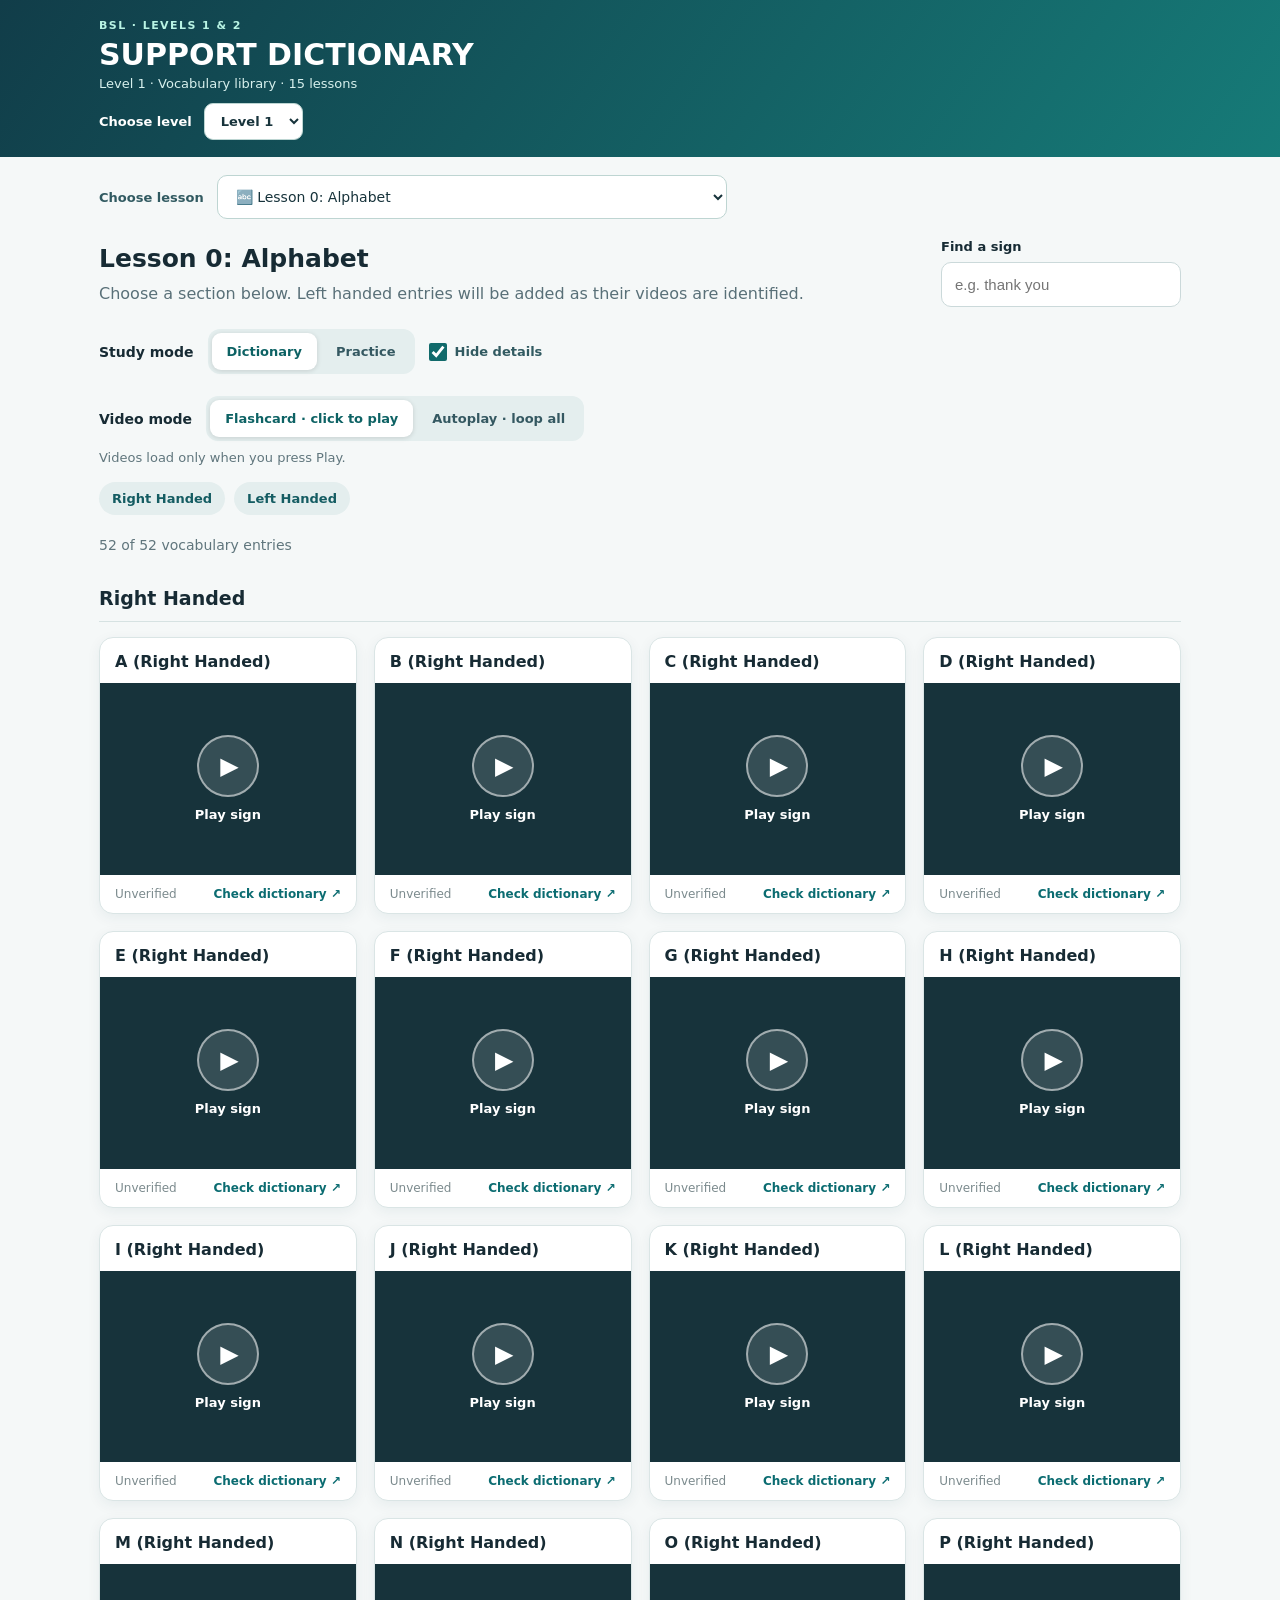
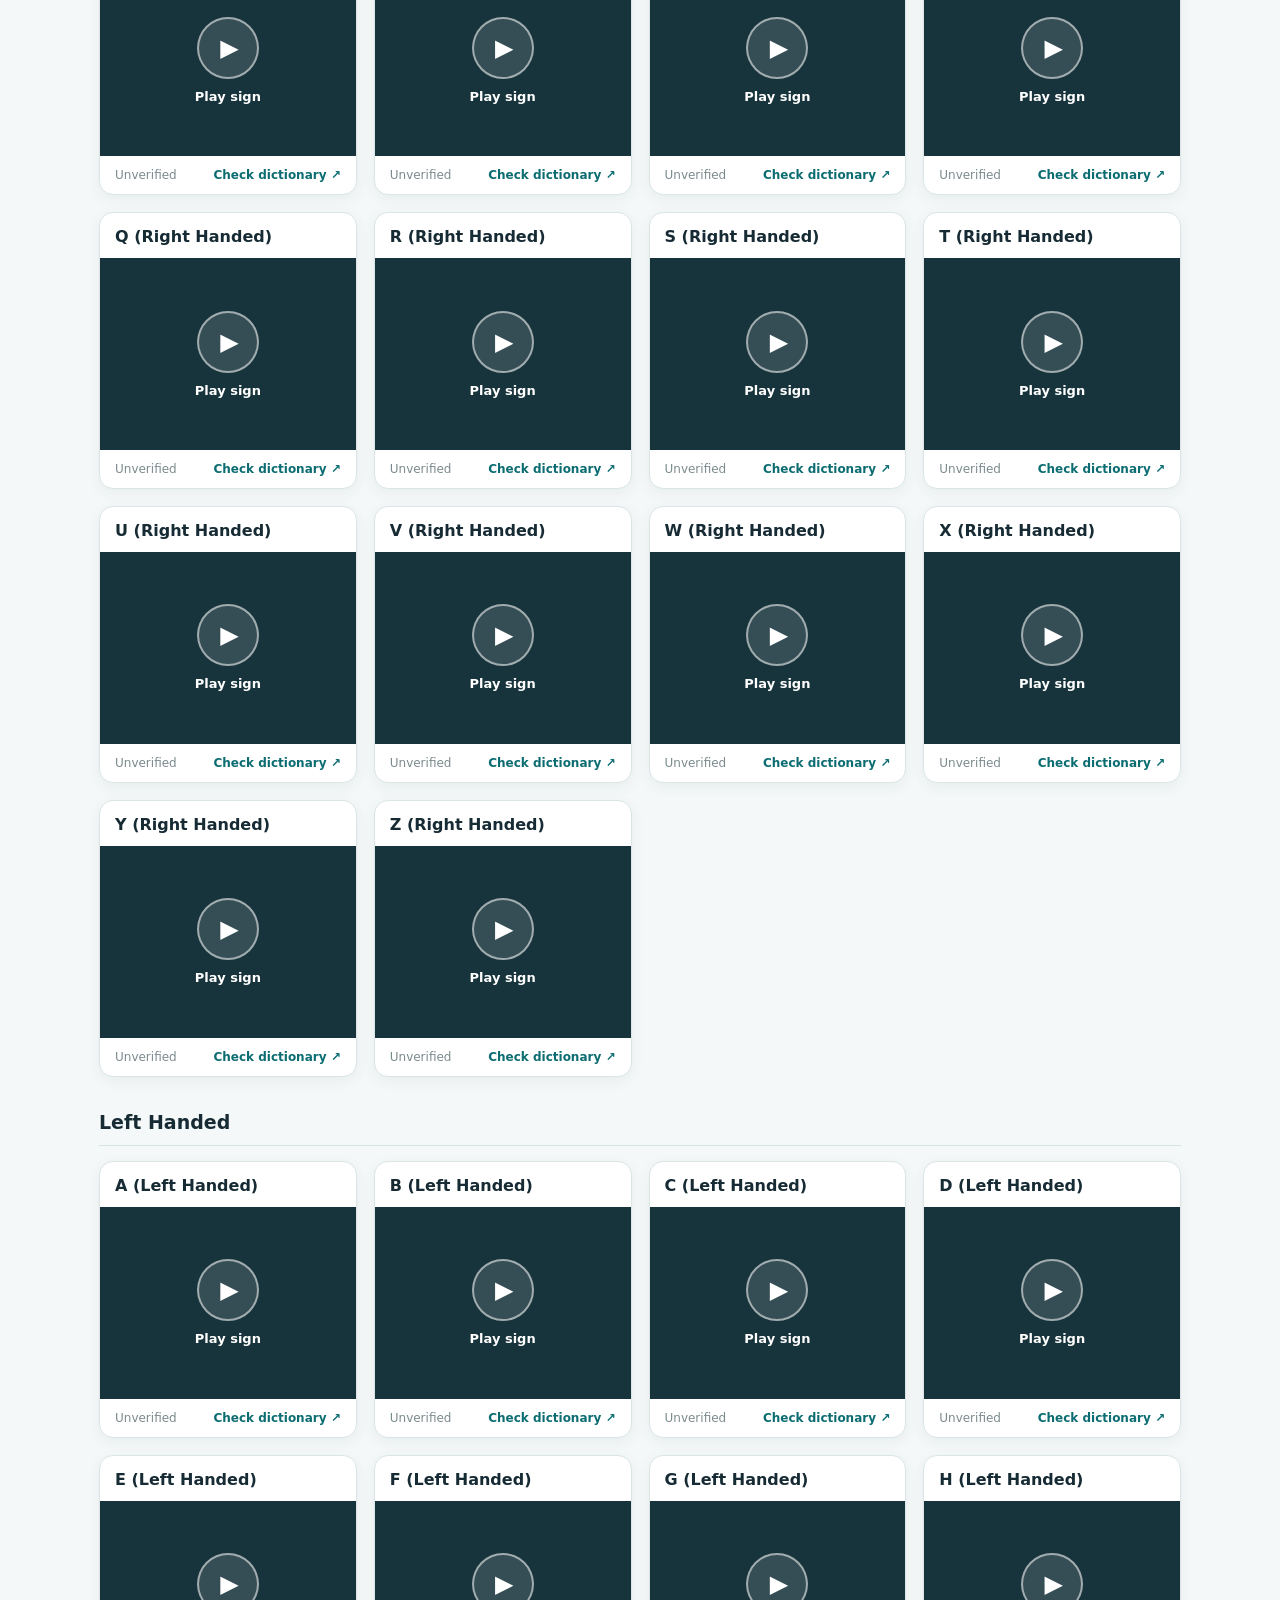
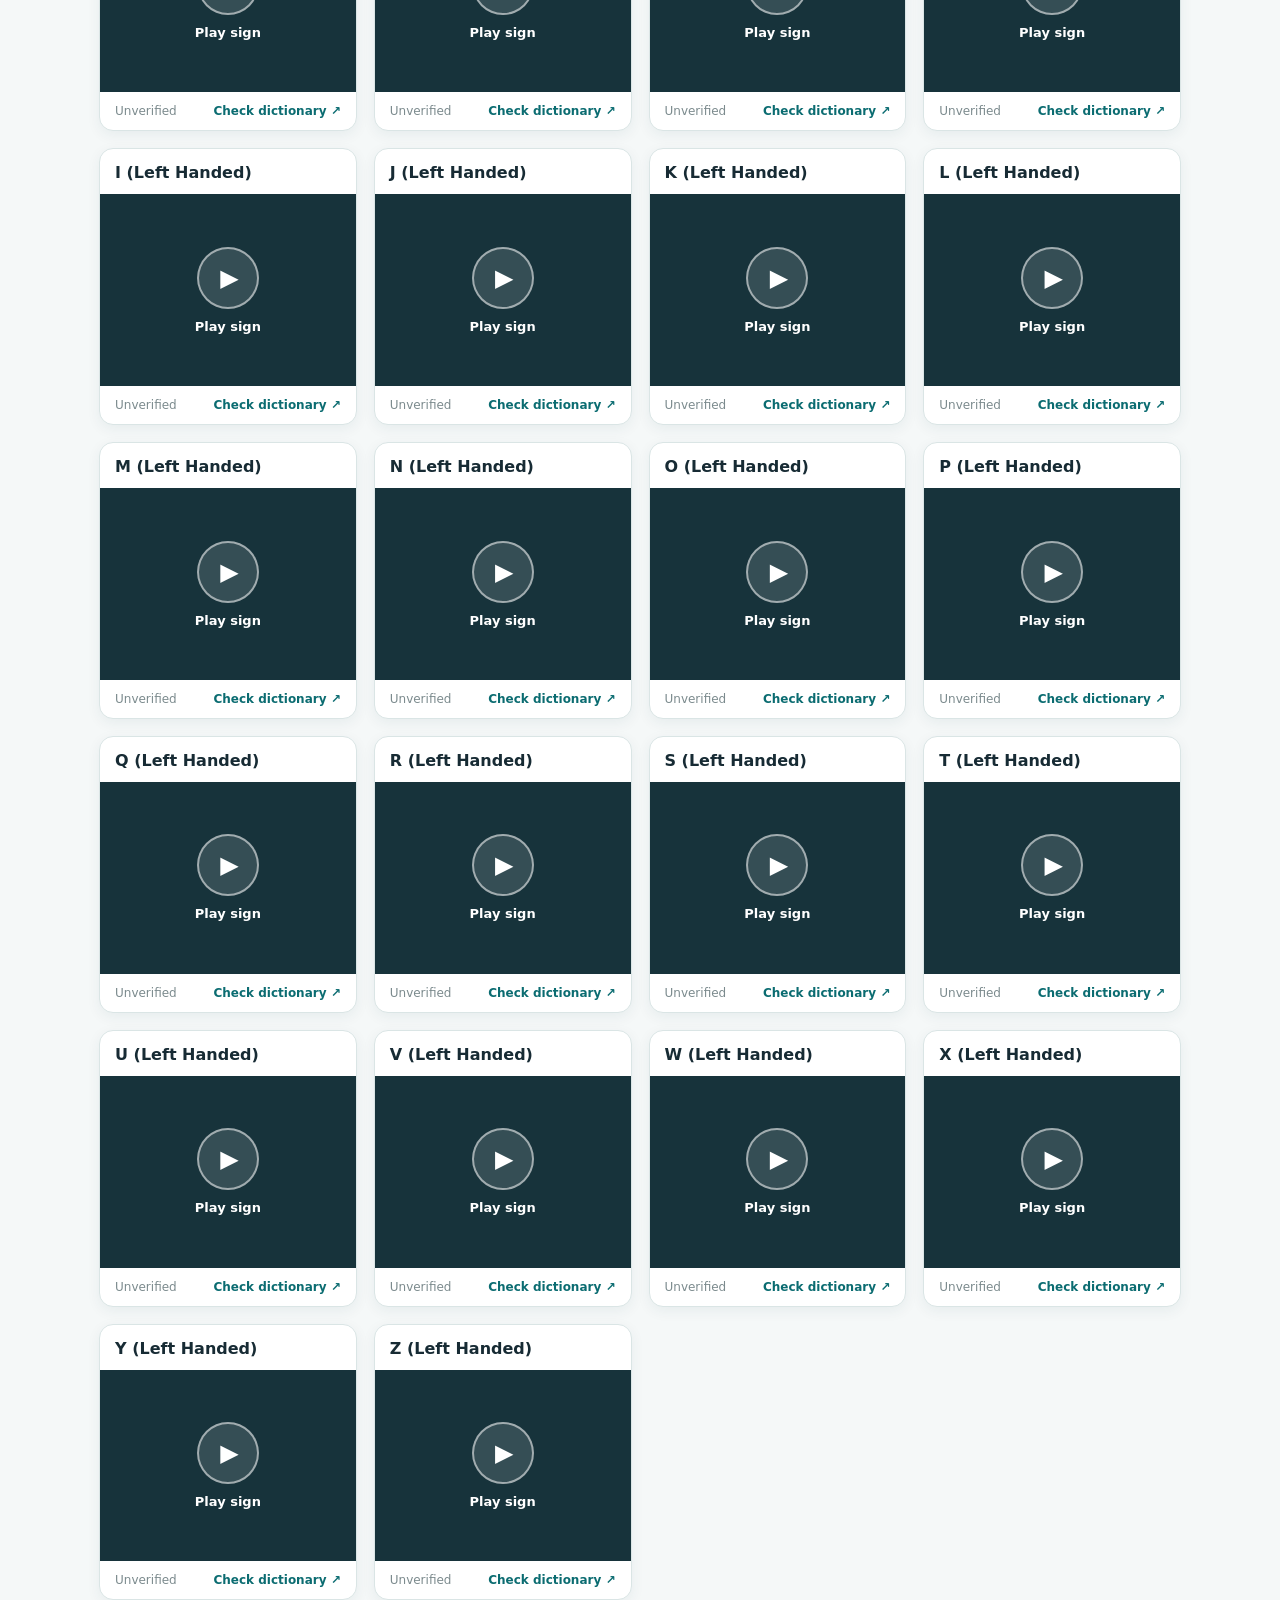
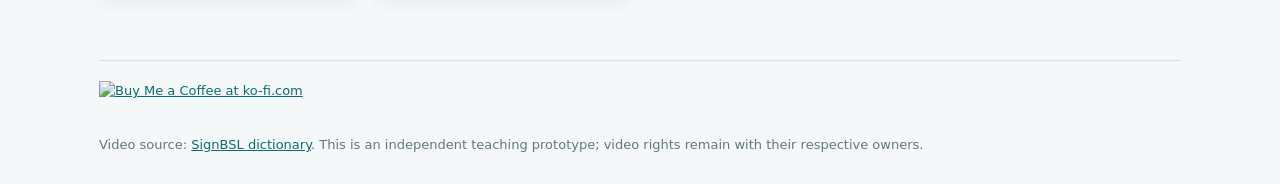
==== index.html @ 9cd1ba74 "Add alphabet and expanded number entries" ====
<!doctype html>
<html lang="en"><head><meta charset="utf-8"><meta name="viewport" content="width=device-width,initial-scale=1"><meta name="robots" content="noindex,nofollow"><title>BSL Support Dictionary</title><link rel="stylesheet" href="style.css?v=report-problem-2"></head><body>
<header><div class="wrap"><div class="eyebrow">BSL · LEVELS 1 &amp; 2</div><h1>SUPPORT DICTIONARY</h1><p id="level-summary">Level 1 · 15 lessons</p><div class="level-picker"><label for="level-nav">Choose level</label><select id="level-nav"><option value="1">Level 1</option><option value="2">Level 2</option></select></div></div></header>
<main class="wrap"><div class="lesson-picker"><label for="lesson-nav">Choose lesson</label><select id="lesson-nav"></select></div><section class="intro"><div><h2 id="lesson-title">Lesson 0: Alphabet</h2><p id="lesson-description"></p></div><label class="search">Find a sign<input id="search" type="search" placeholder="e.g. thank you" autocomplete="off"></label></section>
<div class="mode-bar" role="group" aria-label="Study mode"><span class="mode-label">Study mode</span><div class="mode-switch"><button type="button" id="study-dictionary" class="mode-button active" aria-pressed="true">Dictionary</button><button type="button" id="study-practice" class="mode-button" aria-pressed="false">Practice</button></div><label class="check-control"><input type="checkbox" id="hide-details" checked>Hide details</label></div>
<div id="dictionary-controls"><div class="mode-bar" role="group" aria-label="Video playback mode"><span class="mode-label">Video mode</span><div class="mode-switch"><button type="button" id="mode-flashcard" class="mode-button active" aria-pressed="true">Flashcard · click to play</button><button type="button" id="mode-autoplay" class="mode-button" aria-pressed="false">Autoplay · loop all</button></div></div><p id="mode-help" class="mode-help">Videos load only when you press Play.</p></div>
<div id="practice-controls" hidden><div class="practice-settings"><label class="check-control"><input type="checkbox" id="random-order" checked>Random order</label><label class="check-control"><input type="checkbox" id="hide-english" checked>Hide English</label></div><p class="mode-help">Watch the sign, reveal the answer, then choose Not Yet, Almost or Got it to move to the next card. Videos play automatically, muted and looping. See your rating breakdown at the end.</p><p id="practice-progress" class="mode-help" role="status"></p></div>
<nav id="category-nav" class="category-nav" aria-label="Vocabulary categories"></nav><p id="stats" class="stats" aria-live="polite"></p><section id="other-matches" class="other-matches" aria-label="Matches in other lessons and topics" aria-live="polite" hidden></section><div id="content"></div>
<p id="practice-position" class="practice-position" role="status" hidden></p>
<section id="practice-score" class="practice-score" aria-live="polite" hidden></section>
<footer><div class="support-link"><a href="https://ko-fi.com/S6S24KS6O" target="_blank" rel="noopener noreferrer"><img height="36" style="border:0;height:36px;" src="https://storage.ko-fi.com/cdn/kofi6.png?v=6" alt="Buy Me a Coffee at ko-fi.com"></a></div>Video source: <a href="https://www.signbsl.com/" target="_blank" rel="noopener noreferrer">SignBSL dictionary</a>. This is an independent teaching prototype; video rights remain with their respective owners.</footer></main><script src="data/data.js?v=number-order-3"></script><script src="script.js?v=alphabet-lesson-3"></script></body></html>
---- style.css ----
:root{font-family:Inter,system-ui,-apple-system,Segoe UI,sans-serif;color:#172b34;background:#f5f8f8}*{box-sizing:border-box}body{margin:0}header{background:linear-gradient(125deg,#113d49,#167b78);color:white;padding:52px 0 46px}.wrap{max-width:1130px;margin:auto;padding:0 24px}.eyebrow{font-size:12px;letter-spacing:.18em;font-weight:800;color:#b9f4e4}h1{font-size:clamp(32px,5vw,54px);line-height:1.1;max-width:700px;margin:16px 0}header p{font-size:18px;color:#d7f0ed}.notice{background:#fff6e4;border:1px solid #ead7a8;border-radius:12px;padding:15px 18px;margin:25px 0;color:#695223;font-size:14px}.intro{display:flex;align-items:end;justify-content:space-between;gap:20px;margin:30px 0 12px}h2{margin:0 0 8px;font-size:25px}.intro p{color:#597078;margin:0;line-height:1.6}.search{display:grid;gap:8px;font-size:13px;font-weight:700;min-width:240px}input{padding:13px;border:1px solid #cbd9da;border-radius:10px;font-size:15px;background:white}.stats{color:#60767d;font-size:14px;margin:18px 0 28px}.group{margin:34px 0}.group h3{font-size:19px;margin:0 0 15px;border-bottom:1px solid #d6e2e2;padding-bottom:12px}.grid{display:grid;grid-template-columns:repeat(auto-fill,minmax(235px,1fr));gap:17px}.tile{background:white;border:1px solid #dae5e5;border-radius:14px;overflow:hidden;box-shadow:0 4px 14px #153f4810}.tile h4{font-size:16px;margin:15px 15px 11px}.player{aspect-ratio:4/3;background:#17333b;display:flex;align-items:center;justify-content:center}.player video{width:100%;height:100%;object-fit:contain}.tile .bottom{display:flex;align-items:center;justify-content:space-between;gap:8px;padding:12px 15px;font-size:12px}.bottom a{color:#0b6c71;text-decoration:none;font-weight:700}.bottom span{color:#7b8a8d}.empty{padding:40px;text-align:center;background:white;border-radius:14px}footer{margin:60px 0 28px;padding-top:20px;border-top:1px solid #d6e2e2;font-size:13px;color:#62777d;line-height:1.6}footer a{color:#096c70}@media(max-width:640px){header{padding:35px 0}.intro{display:block}.search{margin-top:20px}.grid{grid-template-columns:repeat(auto-fill,minmax(160px,1fr));gap:12px}.tile h4{font-size:14px}.wrap{padding:0 16px}}

.tile small{display:block;color:#64748b;margin:-5px 0 10px;font-size:0.75rem}

.mode-bar{display:flex;align-items:center;gap:14px;flex-wrap:wrap;margin:22px 0 4px}.mode-label{font-weight:750;font-size:14px}.mode-switch{display:flex;gap:4px;background:#e4eeee;border-radius:12px;padding:4px}.mode-button{border:0;border-radius:9px;padding:11px 15px;background:transparent;color:#345861;font:inherit;font-size:13px;font-weight:700;cursor:pointer}.mode-button.active{background:#fff;color:#0d6264;box-shadow:0 1px 5px #0002}.mode-button:focus-visible,.flashcard-launch:focus-visible{outline:3px solid #e7a831;outline-offset:3px}.mode-help{color:#60767d;font-size:13px;margin:9px 0 0}.flashcard-launch{width:100%;height:100%;background:#17333b;color:#fff;border:0;display:flex;flex-direction:column;align-items:center;justify-content:center;gap:10px;font:inherit;font-size:13px;font-weight:700;cursor:pointer}.flashcard-launch:hover{background:#245563}.play-icon{font-size:24px;background:#ffffff22;border:2px solid #ffffff88;width:62px;height:62px;display:grid;place-items:center;border-radius:50%;padding-left:3px}@media(max-width:640px){.mode-switch{width:100%}.mode-button{flex:1;padding:10px 8px;font-size:12px}}

/* Inline title and page reference, both inset from tile border */
.tile-heading{display:flex;align-items:baseline;justify-content:space-between;gap:8px;padding:14px 15px 12px;flex-wrap:wrap}
.tile-heading h4{margin:0;font-size:16px;min-width:0}
.tile-heading small{display:inline;margin:0;font-size:11px;color:#64748b;white-space:nowrap}
.category-nav{display:flex;gap:9px;flex-wrap:wrap;margin:17px 0 22px}
.category-nav a{display:inline-flex;align-items:center;padding:9px 13px;border-radius:999px;background:#e4eeee;color:#145c62;font-size:13px;font-weight:700;text-decoration:none}
.category-nav a:hover,.category-nav a:focus-visible{background:#c8e4e1;outline-offset:2px}
.group{scroll-margin-top:18px}
@media(max-width:640px){.tile-heading{padding:12px 12px 10px}.tile-heading h4{font-size:14px}.tile-heading small{font-size:10px}}

/* Alternative video carousel */
.video-carousel{display:flex;align-items:center;justify-content:space-between;gap:8px;padding:7px 12px;background:#eaf3f2;border-top:1px solid #d6e2e2}
.carousel-arrow{width:36px;height:34px;flex:0 0 36px;border:1px solid #bcd5d2;background:white;border-radius:9px;color:#11676c;font-size:26px;line-height:1;cursor:pointer}
.carousel-arrow:hover{background:#d5eae7}.carousel-arrow:focus-visible{outline:3px solid #e7a831;outline-offset:2px}
.carousel-counter{font-size:11px;color:#345861;text-align:center;overflow-wrap:anywhere}

.lesson-nav{display:flex;gap:8px;overflow-x:auto;padding:15px 0 18px;scrollbar-width:thin}.lesson-nav button{white-space:nowrap;border:1px solid #bed5d2;background:white;border-radius:10px;padding:11px 13px;font:inherit;font-size:13px;color:#315a61;cursor:pointer}.lesson-nav button.active{background:#116a6b;color:white;border-color:#116a6b}.lesson-nav button:focus-visible{outline:3px solid #e7a831;outline-offset:2px}.video-error{padding:15px;text-align:center;color:white;font-size:13px}.group{scroll-margin-top:15px}

/* Compact masthead and lesson selector */
header{padding:19px 0 17px}
header .eyebrow{font-size:11px;letter-spacing:.13em}
header h1{font-size:clamp(21px,3vw,30px);margin:5px 0 3px;line-height:1.2}
header p{font-size:13px;margin:0;color:#d7f0ed}
.lesson-nav{display:none}
.lesson-picker{display:flex;align-items:center;gap:13px;margin:18px 0 12px}
.lesson-picker label{font-size:13px;font-weight:750;color:#315a61;white-space:nowrap}
.lesson-picker select{width:min(100%,510px);padding:12px 36px 12px 14px;border:1px solid #bed5d2;border-radius:10px;background:white;color:#17333b;font:inherit;font-size:14px;cursor:pointer}
.lesson-picker select:focus-visible{outline:3px solid #e7a831;outline-offset:2px}
#lesson-description:empty{display:none}
@media(max-width:640px){header{padding:16px 0 15px}.lesson-picker{align-items:stretch;flex-direction:column;gap:6px}.lesson-picker select{width:100%}}

/* Shared Dictionary / Practice controls. */
[hidden],.tile-heading small[hidden],.bottom a[hidden]{display:none!important}
.tile .bottom a:not([hidden]){margin-left:auto}
.signbsldata-embed{margin:0}
.player .signbsl-player{width:100%;height:100%;display:flex;align-items:center;justify-content:center}
.player .signbsl-player iframe{width:100%;height:100%;border:0}
.level-picker{display:flex;align-items:center;gap:12px;margin-top:12px;font-size:13px;font-weight:700}
.level-picker select{max-width:100%;min-width:0;padding:9px 12px;border:1px solid #bcd5d2;border-radius:9px;background:#fff;color:#17333b;font:inherit}
.check-control{display:inline-flex;align-items:center;gap:8px;font-size:13px;font-weight:600;color:#315a61;cursor:pointer}
.check-control input{width:18px;height:18px;margin:0;accent-color:#116a6b;flex-shrink:0}
.practice-settings{display:flex;gap:24px;flex-wrap:wrap;margin:20px 0 10px}
.practice-stage{max-width:480px;margin:0 auto}
.practice-navigation{max-width:480px;margin:18px auto;display:flex;align-items:center;justify-content:space-between;gap:12px}
.practice-navigation button,.answer-button{border:1px solid #bcd5d2;border-radius:9px;background:#fff;color:#11676c;font:inherit;font-size:14px;font-weight:700;padding:12px;cursor:pointer}
.practice-navigation button:disabled{opacity:.45;cursor:default}
#practice-position{font-size:13px;text-align:center;color:#345861}
.answer-button{display:block;width:calc(100% - 30px);margin:14px 15px 2px;background:#e4eeee}
.category-nav button{border:0;display:inline-flex;align-items:center;padding:9px 13px;border-radius:999px;background:#e4eeee;color:#145c62;font:inherit;font-size:13px;font-weight:700;cursor:pointer}
.category-nav button.active{background:#116a6b;color:white}
button:focus-visible,select:focus-visible,input:focus-visible,a:focus-visible{outline:3px solid #e7a831;outline-offset:3px}
.intro>div{min-width:0}.intro{margin-top:20px}.lesson-picker select{min-width:0}
@media(max-width:640px){.level-picker{align-items:flex-start;flex-direction:column;gap:6px}.level-picker select{width:100%}.mode-bar>.check-control{width:100%}.practice-navigation{gap:6px}.practice-navigation button{padding:12px 9px}.tile .bottom{flex-wrap:wrap}.search{min-width:0}.lesson-picker select{font-size:13px}}
.revealed-answer{font-size:clamp(23px,4vw,32px);font-weight:800;text-align:center;color:#0b6265;margin:18px 15px 10px;overflow-wrap:anywhere}
.confidence{border:0;margin:16px 15px;padding:0}.confidence legend{font-size:14px;font-weight:700;margin-bottom:10px}
.confidence-choices{display:flex;gap:7px}.confidence-button{flex:1;border:1px solid #bed5d2;border-radius:9px;padding:12px 6px;background:white;color:#145c62;font:inherit;font-size:13px;font-weight:700;cursor:pointer}
.confidence-button.active{background:#116a6b;color:white;border-color:#116a6b}
.practice-score{max-width:480px;margin:24px auto;padding:20px;border:1px solid #bed5d2;border-radius:14px;background:#e4eeee;text-align:center}.practice-score h3{margin:0 0 12px}.practice-score p{font-size:14px;line-height:1.6}.practice-score .answer-button{margin:12px 0 0;width:100%;background:white}
.other-matches{background:#e4eeee;border:1px solid #bed5d2;border-radius:12px;padding:16px;margin:18px 0}.other-matches p{margin:0 0 12px}.search-destination{display:block;border:1px solid #bed5d2;border-radius:9px;background:white;color:#145c62;padding:10px 14px;margin:8px 0 0;font:inherit;font-size:14px;text-align:left;cursor:pointer;max-width:100%;overflow-wrap:anywhere}
.tile-heading small{white-space:normal;overflow-wrap:anywhere}
.bottom .report-problem{border:0;background:transparent;padding:0;color:#7b8a8d;font:inherit;font-size:12px;text-align:left;cursor:pointer}.bottom .report-problem:hover{text-decoration:underline;color:#0b6c71}.bottom .report-problem:disabled{opacity:.6;cursor:wait}
.report-modal{position:fixed;inset:0;z-index:1000;display:flex;align-items:center;justify-content:center;padding:18px;background:#102c35b8}.report-modal[hidden]{display:none}.report-modal-panel{width:min(100%,500px);padding:22px;border-radius:14px;background:white;box-shadow:0 14px 48px #0005}.report-modal-panel h2{margin:0 0 10px}.report-modal-panel>p{margin:0 0 16px;color:#52656b;line-height:1.5}.report-modal-label{display:block;font-weight:700;font-size:14px}.report-modal-label textarea{display:block;width:100%;min-height:120px;margin-top:7px;padding:12px;border:1px solid #9aabad;border-radius:9px;font:inherit;resize:vertical}.report-modal-error{min-height:1.4em;margin:8px 0;color:#a22;font-size:13px}.report-modal-error.success{color:#176b36}.report-modal-actions{display:flex;justify-content:flex-end;gap:8px}.report-modal-actions button{border:0;border-radius:8px;padding:10px 14px;background:#163f4c;color:white;font:inherit;cursor:pointer}.report-modal-actions button:first-child{background:#e4eeee;color:#163f4c}.report-modal-actions button:disabled{opacity:.6;cursor:wait}

.support-link{margin-bottom:18px}.support-link a{display:inline-flex;max-width:100%}.support-link img{display:block;height:36px;width:auto;max-width:100%;object-fit:contain}

.practice-position{text-align:center;max-width:480px;margin:18px auto;color:#345861;font-size:13px}.score-breakdown{display:grid;grid-template-columns:repeat(3,minmax(0,1fr));gap:10px;margin:20px 0}.score-result{background:white;border-radius:10px;padding:16px 8px}.score-result dt{font-size:14px;font-weight:700}.score-result dd{margin:8px 0 0}.score-percentage{font-size:28px;font-weight:800;color:#0b6265}.score-count{font-size:12px;color:#60767d}.practice-score h3{overflow-wrap:anywhere}@media(max-width:380px){.score-breakdown{gap:6px}.score-result{padding:14px 4px}.score-result dt{font-size:12px}.score-percentage{font-size:24px}.score-count{font-size:10px}}
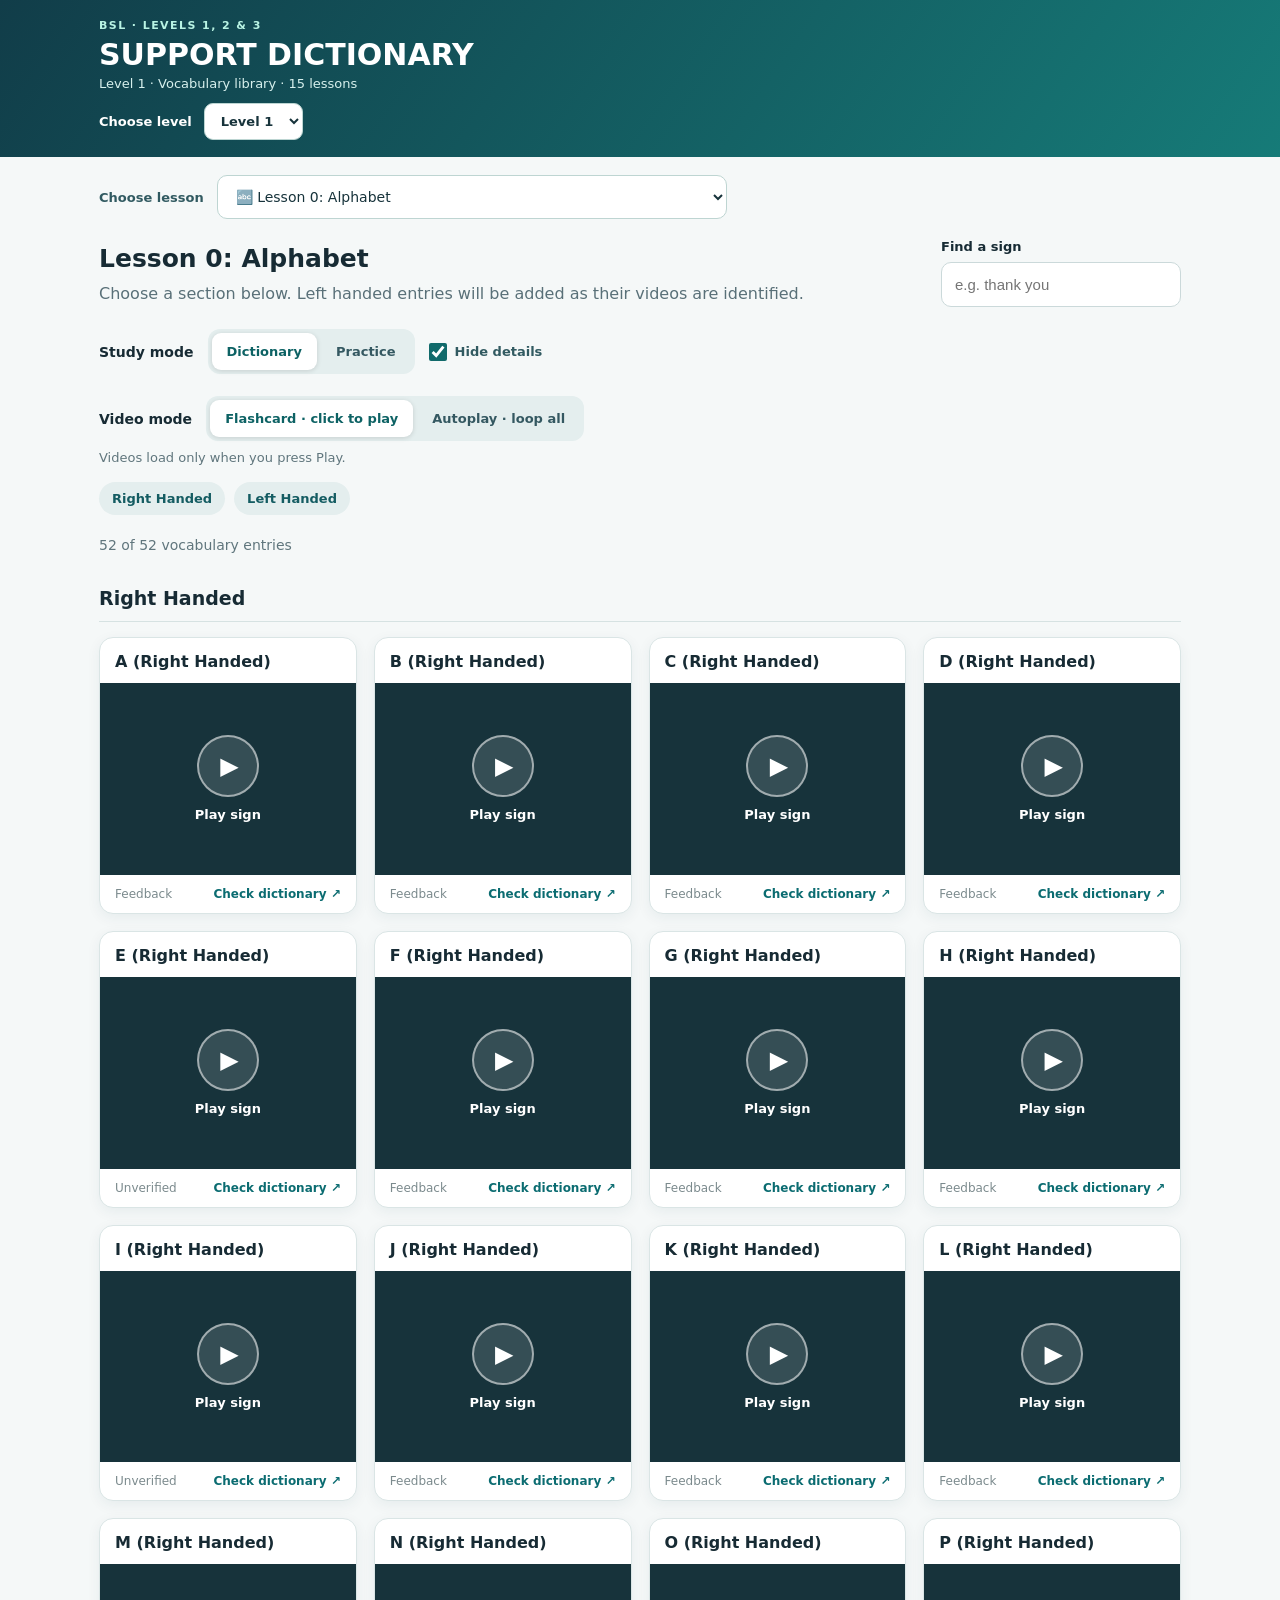
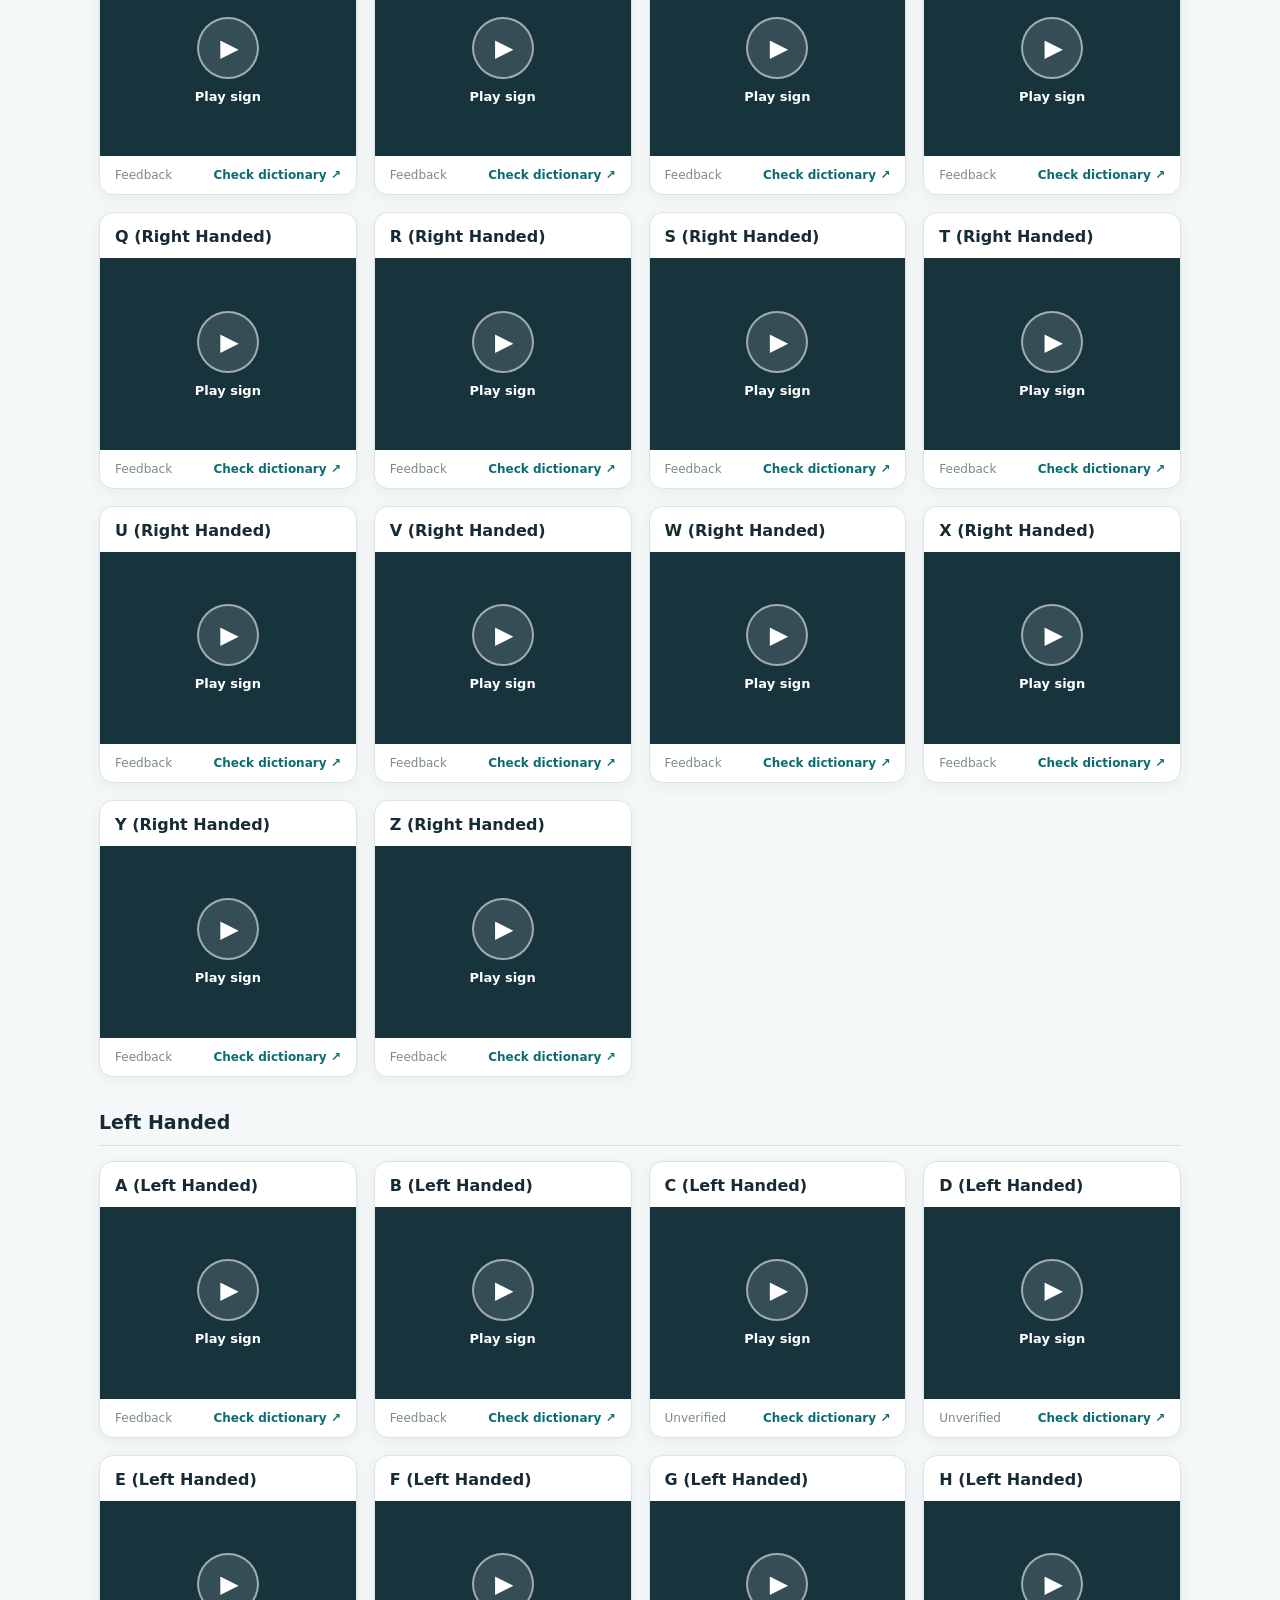
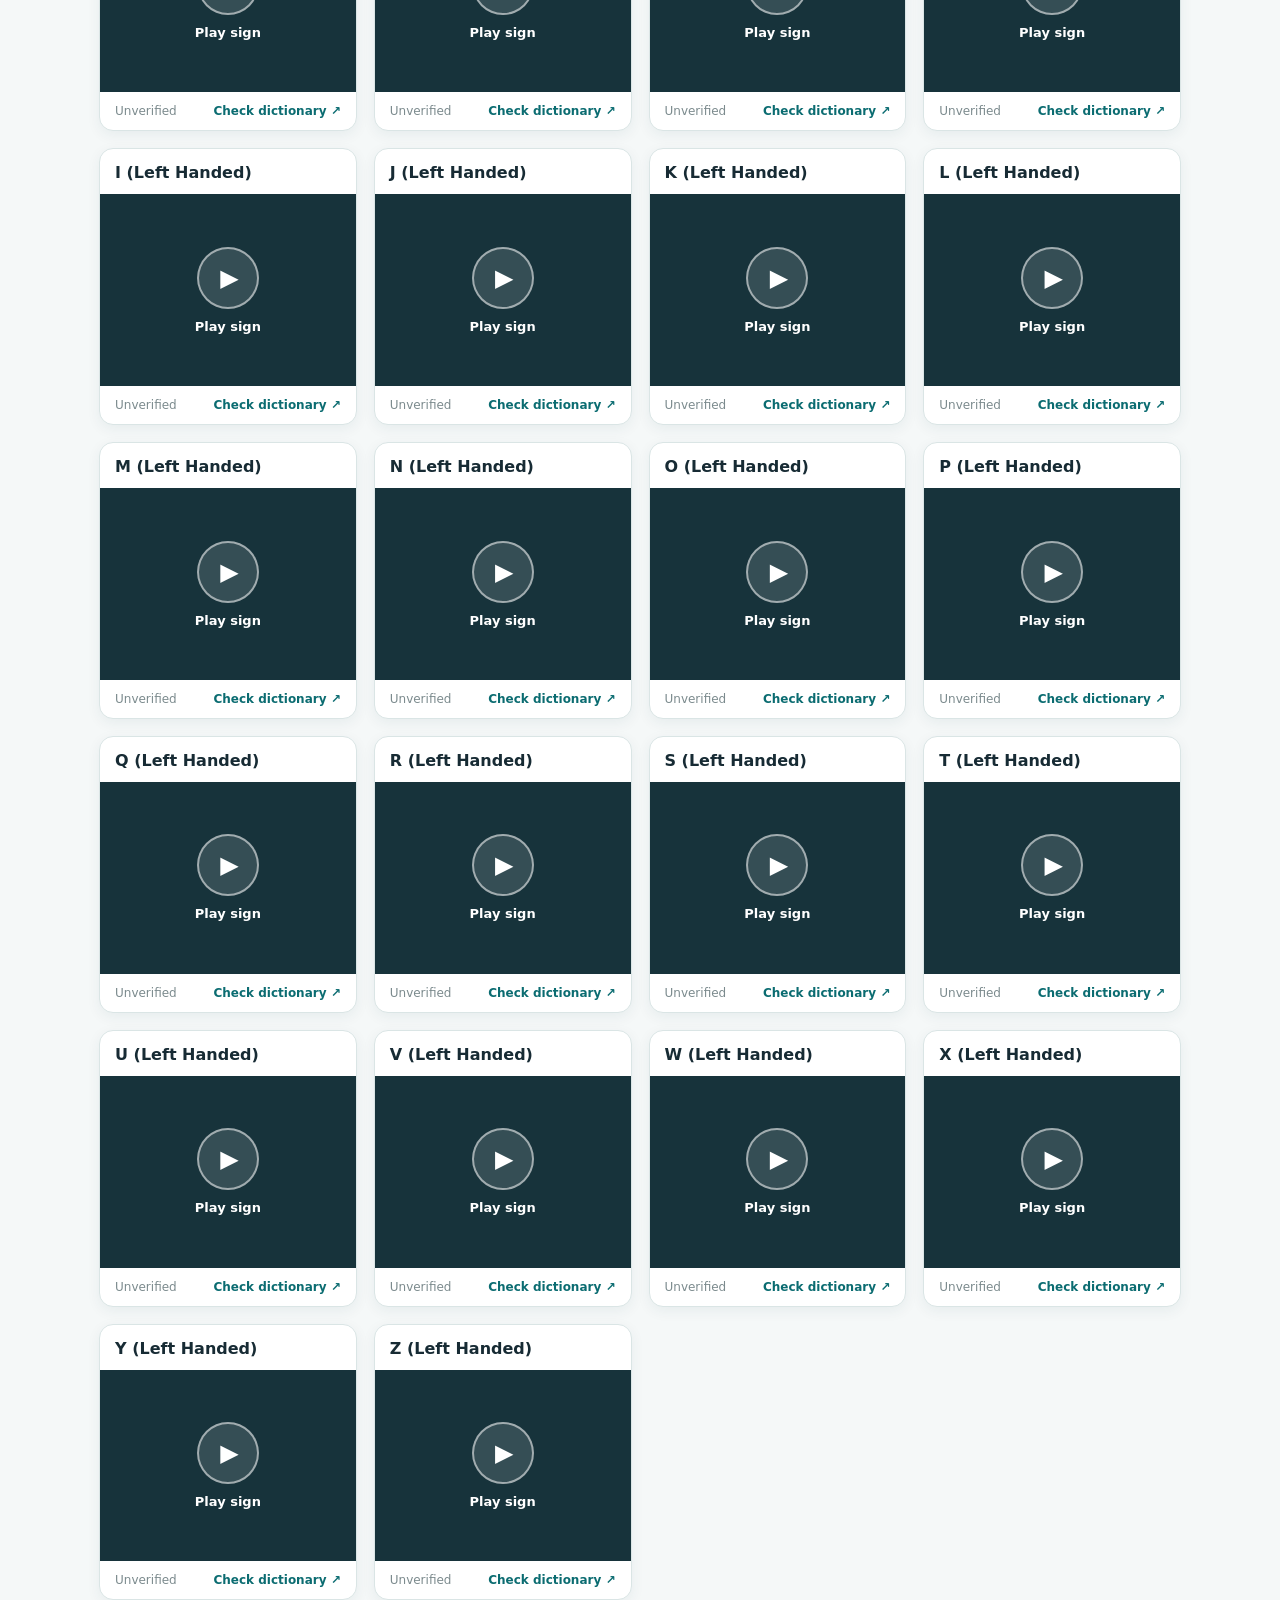
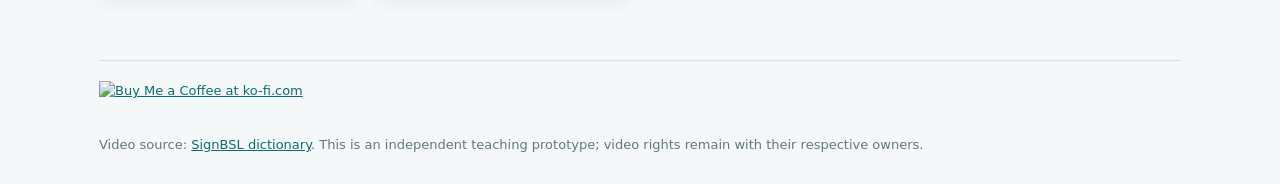
==== commit e104d011: "Add consolidated Level 3 lessons and verifier updates" ====
--- a/index.html
+++ b/index.html
@@ -1,6 +1,6 @@
 <!doctype html>
 <html lang="en"><head><meta charset="utf-8"><meta name="viewport" content="width=device-width,initial-scale=1"><meta name="robots" content="noindex,nofollow"><title>BSL Support Dictionary</title><link rel="stylesheet" href="style.css?v=report-problem-2"></head><body>
-<header><div class="wrap"><div class="eyebrow">BSL · LEVELS 1 &amp; 2</div><h1>SUPPORT DICTIONARY</h1><p id="level-summary">Level 1 · 15 lessons</p><div class="level-picker"><label for="level-nav">Choose level</label><select id="level-nav"><option value="1">Level 1</option><option value="2">Level 2</option></select></div></div></header>
+<header><div class="wrap"><div class="eyebrow">BSL · LEVELS 1, 2 &amp; 3</div><h1>SUPPORT DICTIONARY</h1><p id="level-summary">Level 1 · 15 lessons</p><div class="level-picker"><label for="level-nav">Choose level</label><select id="level-nav"><option value="1">Level 1</option><option value="2">Level 2</option><option value="3">Level 3</option></select></div></div></header>
 <main class="wrap"><div class="lesson-picker"><label for="lesson-nav">Choose lesson</label><select id="lesson-nav"></select></div><section class="intro"><div><h2 id="lesson-title">Lesson 0: Alphabet</h2><p id="lesson-description"></p></div><label class="search">Find a sign<input id="search" type="search" placeholder="e.g. thank you" autocomplete="off"></label></section>
 <div class="mode-bar" role="group" aria-label="Study mode"><span class="mode-label">Study mode</span><div class="mode-switch"><button type="button" id="study-dictionary" class="mode-button active" aria-pressed="true">Dictionary</button><button type="button" id="study-practice" class="mode-button" aria-pressed="false">Practice</button></div><label class="check-control"><input type="checkbox" id="hide-details" checked>Hide details</label></div>
 <div id="dictionary-controls"><div class="mode-bar" role="group" aria-label="Video playback mode"><span class="mode-label">Video mode</span><div class="mode-switch"><button type="button" id="mode-flashcard" class="mode-button active" aria-pressed="true">Flashcard · click to play</button><button type="button" id="mode-autoplay" class="mode-button" aria-pressed="false">Autoplay · loop all</button></div></div><p id="mode-help" class="mode-help">Videos load only when you press Play.</p></div>
@@ -8,4 +8,4 @@
 <nav id="category-nav" class="category-nav" aria-label="Vocabulary categories"></nav><p id="stats" class="stats" aria-live="polite"></p><section id="other-matches" class="other-matches" aria-label="Matches in other lessons and topics" aria-live="polite" hidden></section><div id="content"></div>
 <p id="practice-position" class="practice-position" role="status" hidden></p>
 <section id="practice-score" class="practice-score" aria-live="polite" hidden></section>
-<footer><div class="support-link"><a href="https://ko-fi.com/S6S24KS6O" target="_blank" rel="noopener noreferrer"><img height="36" style="border:0;height:36px;" src="https://storage.ko-fi.com/cdn/kofi6.png?v=6" alt="Buy Me a Coffee at ko-fi.com"></a></div>Video source: <a href="https://www.signbsl.com/" target="_blank" rel="noopener noreferrer">SignBSL dictionary</a>. This is an independent teaching prototype; video rights remain with their respective owners.</footer></main><script src="data/data.js?v=number-order-3"></script><script src="script.js?v=alphabet-lesson-3"></script></body></html>
+<footer><div class="support-link"><a href="https://ko-fi.com/S6S24KS6O" target="_blank" rel="noopener noreferrer"><img height="36" style="border:0;height:36px;" src="https://storage.ko-fi.com/cdn/kofi6.png?v=6" alt="Buy Me a Coffee at ko-fi.com"></a></div>Video source: <a href="https://www.signbsl.com/" target="_blank" rel="noopener noreferrer">SignBSL dictionary</a>. This is an independent teaching prototype; video rights remain with their respective owners.</footer></main><script src="data/data.js?v=number-order-3"></script><script src="script.js?v=feedback-label-1"></script></body></html>
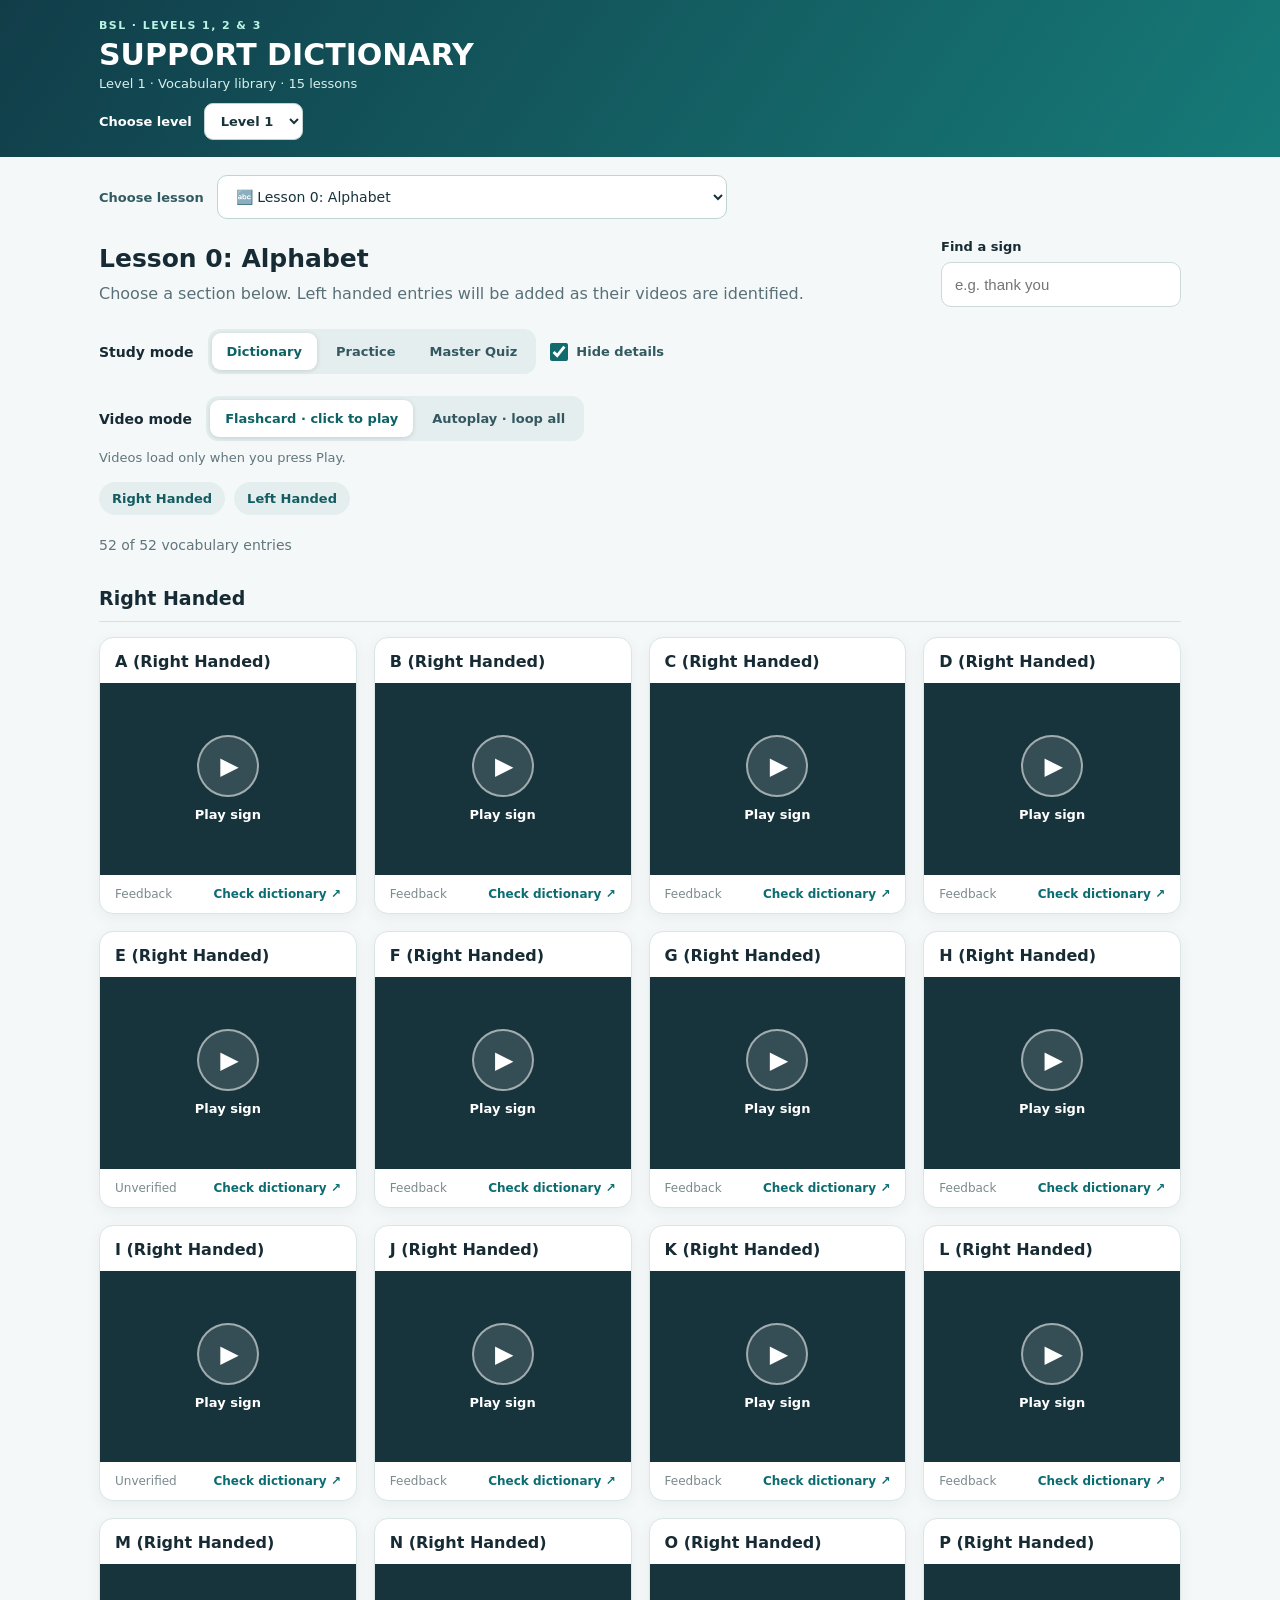
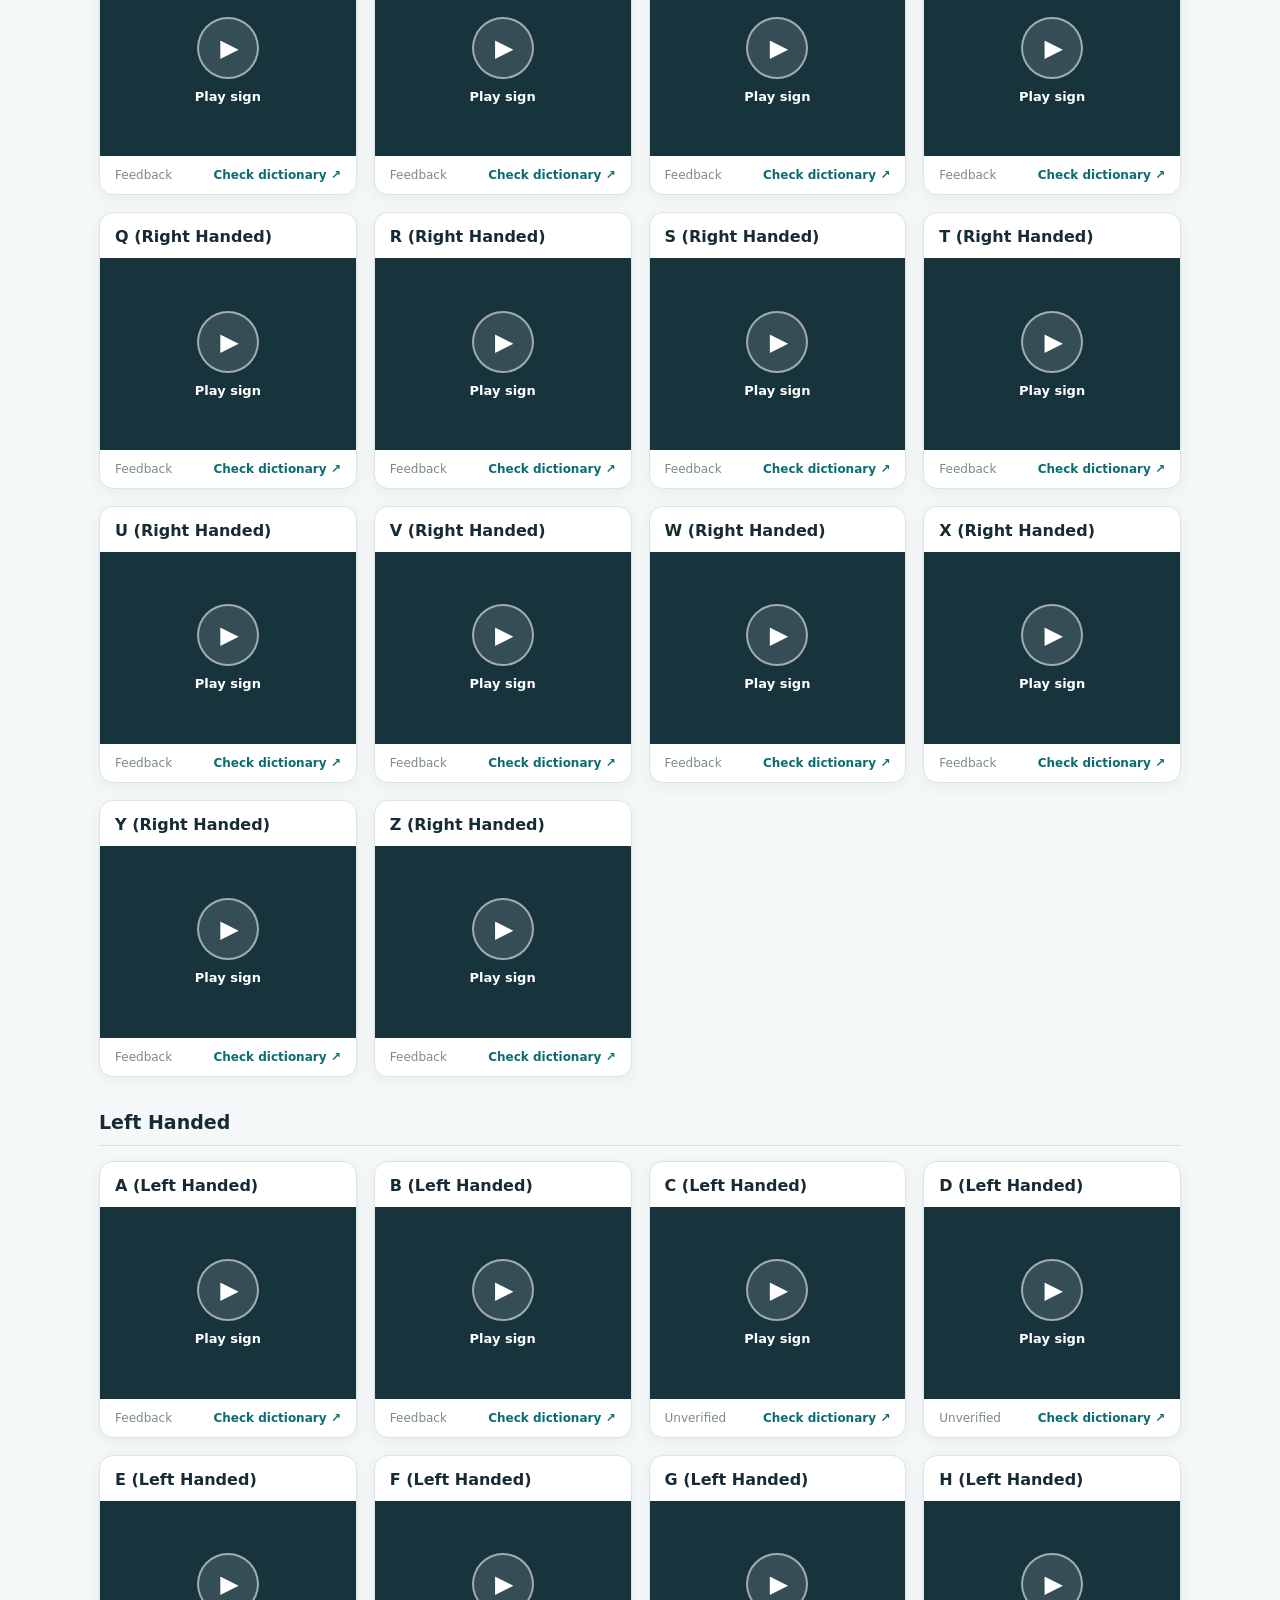
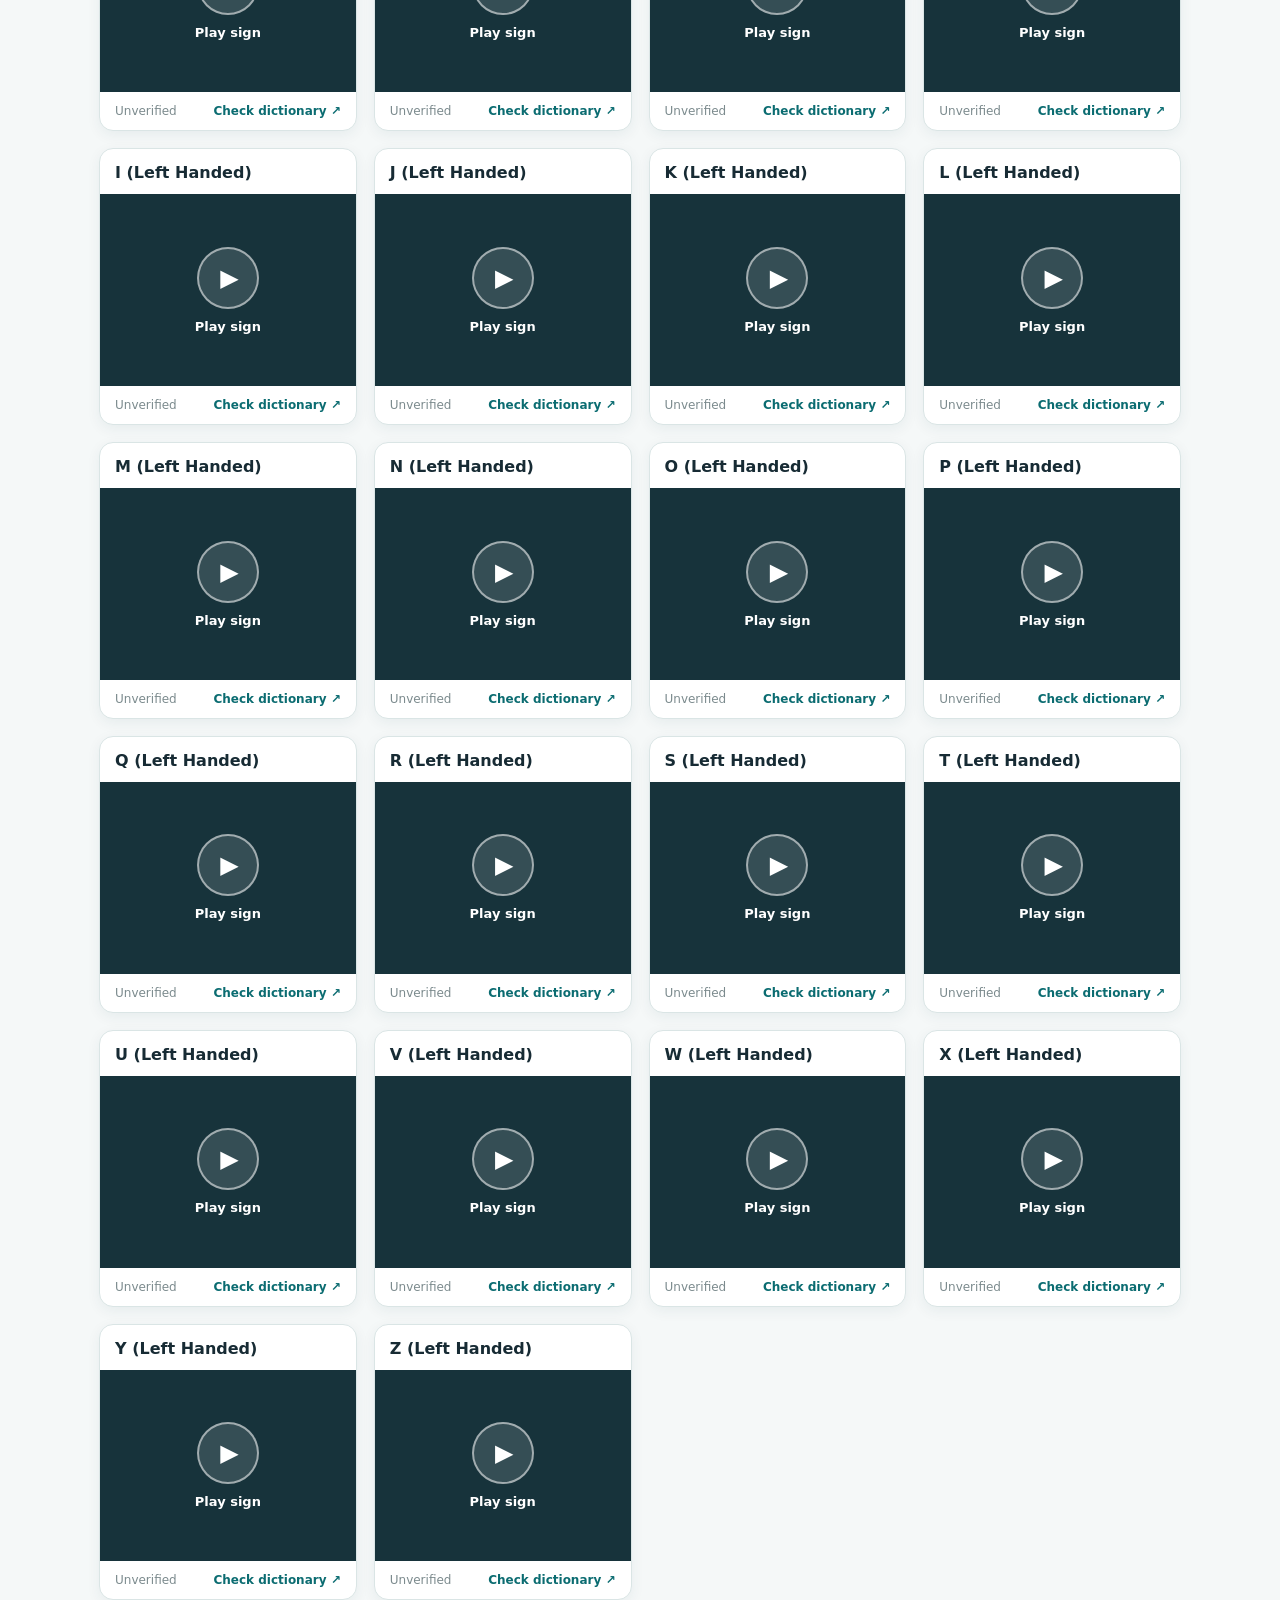
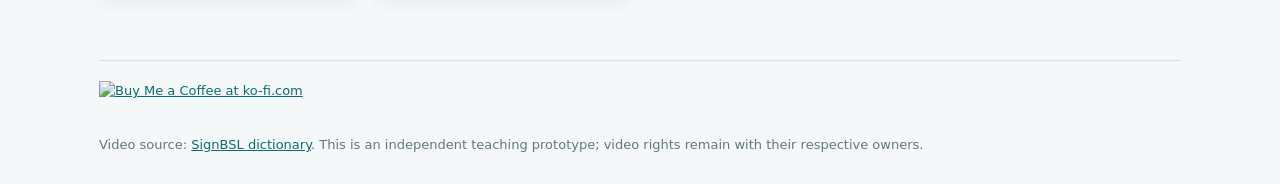
==== commit c99b6a5e: "Add practice question styles and verifier updates" ====
--- a/index.html
+++ b/index.html
@@ -1,11 +1,12 @@
 <!doctype html>
-<html lang="en"><head><meta charset="utf-8"><meta name="viewport" content="width=device-width,initial-scale=1"><meta name="robots" content="noindex,nofollow"><title>BSL Support Dictionary</title><link rel="stylesheet" href="style.css?v=report-problem-2"></head><body>
+<html lang="en"><head><meta charset="utf-8"><meta name="viewport" content="width=device-width,initial-scale=1"><meta name="robots" content="noindex,nofollow"><title>BSL Support Dictionary</title><link rel="stylesheet" href="style.css?v=practice-question-style-1"></head><body>
 <header><div class="wrap"><div class="eyebrow">BSL · LEVELS 1, 2 &amp; 3</div><h1>SUPPORT DICTIONARY</h1><p id="level-summary">Level 1 · 15 lessons</p><div class="level-picker"><label for="level-nav">Choose level</label><select id="level-nav"><option value="1">Level 1</option><option value="2">Level 2</option><option value="3">Level 3</option></select></div></div></header>
-<main class="wrap"><div class="lesson-picker"><label for="lesson-nav">Choose lesson</label><select id="lesson-nav"></select></div><section class="intro"><div><h2 id="lesson-title">Lesson 0: Alphabet</h2><p id="lesson-description"></p></div><label class="search">Find a sign<input id="search" type="search" placeholder="e.g. thank you" autocomplete="off"></label></section>
-<div class="mode-bar" role="group" aria-label="Study mode"><span class="mode-label">Study mode</span><div class="mode-switch"><button type="button" id="study-dictionary" class="mode-button active" aria-pressed="true">Dictionary</button><button type="button" id="study-practice" class="mode-button" aria-pressed="false">Practice</button></div><label class="check-control"><input type="checkbox" id="hide-details" checked>Hide details</label></div>
+<main class="wrap"><div class="lesson-picker"><label for="lesson-nav">Choose lesson</label><select id="lesson-nav"></select></div><section id="intro" class="intro"><div><h2 id="lesson-title">Lesson 0: Alphabet</h2><p id="lesson-description"></p></div><label class="search">Find a sign<input id="search" type="search" placeholder="e.g. thank you" autocomplete="off"></label></section>
+<div class="mode-bar" role="group" aria-label="Study mode"><span class="mode-label">Study mode</span><div class="mode-switch"><button type="button" id="study-dictionary" class="mode-button active" aria-pressed="true">Dictionary</button><button type="button" id="study-practice" class="mode-button" aria-pressed="false">Practice</button><button type="button" id="study-master-quiz" class="mode-button" aria-pressed="false">Master Quiz</button></div><label class="check-control"><input type="checkbox" id="hide-details" checked>Hide details</label></div>
 <div id="dictionary-controls"><div class="mode-bar" role="group" aria-label="Video playback mode"><span class="mode-label">Video mode</span><div class="mode-switch"><button type="button" id="mode-flashcard" class="mode-button active" aria-pressed="true">Flashcard · click to play</button><button type="button" id="mode-autoplay" class="mode-button" aria-pressed="false">Autoplay · loop all</button></div></div><p id="mode-help" class="mode-help">Videos load only when you press Play.</p></div>
-<div id="practice-controls" hidden><div class="practice-settings"><label class="check-control"><input type="checkbox" id="random-order" checked>Random order</label><label class="check-control"><input type="checkbox" id="hide-english" checked>Hide English</label></div><p class="mode-help">Watch the sign, reveal the answer, then choose Not Yet, Almost or Got it to move to the next card. Videos play automatically, muted and looping. See your rating breakdown at the end.</p><p id="practice-progress" class="mode-help" role="status"></p></div>
+<div id="practice-controls" hidden><div class="practice-settings"><label class="check-control"><input type="checkbox" id="random-order" checked>Random order</label><label class="check-control"><input type="checkbox" id="hide-english" checked>Hide English</label></div><fieldset class="practice-question-style"><legend>Question style</legend><label><input type="radio" name="practice-question-style" value="self-rate" checked>Reveal the answer, then rate yourself</label><label><input type="radio" name="practice-question-style" value="choice">Show a sign and choose its word from three options</label></fieldset><p id="practice-mode-help" class="mode-help">Watch the sign, reveal the answer, then choose Not Yet, Almost or Got it to move to the next card. Videos play automatically, muted and looping. See your rating breakdown at the end.</p><p id="practice-progress" class="mode-help" role="status"></p></div>
+<section id="master-quiz-controls" class="master-quiz-controls" hidden><div class="master-quiz-intro"><h2>Master Quiz</h2><p>Choose lessons or topics across any levels, select a question style and set the quiz length.</p></div><h3>Lessons and topics</h3><div id="master-quiz-topics" class="master-quiz-topics"></div><div class="master-quiz-options"><label>Number of questions<input id="master-quiz-count" type="number" min="1" max="999" value="10"></label><fieldset><legend>Question style</legend><label><input type="radio" name="master-quiz-style" value="choice" checked>Show a sign and choose its word from three options</label><label><input type="radio" name="master-quiz-style" value="self-rate">Reveal the answer, then rate yourself</label></fieldset></div><button id="master-quiz-start" class="master-quiz-start" type="button">Start quiz</button><p id="master-quiz-message" role="status" aria-live="polite"></p></section>
 <nav id="category-nav" class="category-nav" aria-label="Vocabulary categories"></nav><p id="stats" class="stats" aria-live="polite"></p><section id="other-matches" class="other-matches" aria-label="Matches in other lessons and topics" aria-live="polite" hidden></section><div id="content"></div>
 <p id="practice-position" class="practice-position" role="status" hidden></p>
 <section id="practice-score" class="practice-score" aria-live="polite" hidden></section>
-<footer><div class="support-link"><a href="https://ko-fi.com/S6S24KS6O" target="_blank" rel="noopener noreferrer"><img height="36" style="border:0;height:36px;" src="https://storage.ko-fi.com/cdn/kofi6.png?v=6" alt="Buy Me a Coffee at ko-fi.com"></a></div>Video source: <a href="https://www.signbsl.com/" target="_blank" rel="noopener noreferrer">SignBSL dictionary</a>. This is an independent teaching prototype; video rights remain with their respective owners.</footer></main><script src="data/data.js?v=number-order-3"></script><script src="script.js?v=feedback-label-1"></script></body></html>
+<footer><div class="support-link"><a href="https://ko-fi.com/S6S24KS6O" target="_blank" rel="noopener noreferrer"><img height="36" style="border:0;height:36px;" src="https://storage.ko-fi.com/cdn/kofi6.png?v=6" alt="Buy Me a Coffee at ko-fi.com"></a></div>Video source: <a href="https://www.signbsl.com/" target="_blank" rel="noopener noreferrer">SignBSL dictionary</a>. This is an independent teaching prototype; video rights remain with their respective owners.</footer></main><script src="data/data.js?v=number-order-3"></script><script src="script.js?v=practice-question-style-1"></script></body></html>
--- a/style.css
+++ b/style.css
@@ -46,6 +46,8 @@
 .check-control{display:inline-flex;align-items:center;gap:8px;font-size:13px;font-weight:600;color:#315a61;cursor:pointer}
 .check-control input{width:18px;height:18px;margin:0;accent-color:#116a6b;flex-shrink:0}
 .practice-settings{display:flex;gap:24px;flex-wrap:wrap;margin:20px 0 10px}
+.practice-question-style{display:flex;gap:18px;flex-wrap:wrap;margin:12px 0;padding:10px 14px;border:1px solid #d4e1e0;border-radius:9px}.practice-question-style legend{padding:0 5px;font-size:13px;font-weight:750;color:#315a61}.practice-question-style label{display:flex;align-items:flex-start;gap:7px;font-size:13px;line-height:1.4}.practice-question-style input{flex-shrink:0;margin:2px 0 0;accent-color:#116a6b}
+.practice-choice-prompt{margin:16px 15px 10px;font-size:16px;font-weight:750}.practice-choice-options{display:grid;gap:8px;margin:0 15px}.practice-choice-option{width:100%;padding:12px;border:1px solid #bed5d2;border-radius:9px;background:#f7fbfa;color:#17333b;font:inherit;font-weight:700;text-align:left;cursor:pointer}.practice-choice-option.correct{border-color:#25864d;background:#e7f5eb}.practice-choice-option.incorrect{border-color:#bc5656;background:#fff0ef}.practice-choice-option:disabled{cursor:default}.practice-choice-feedback{min-height:1.4em;margin:12px 15px;color:#176b36;font-weight:700}.practice-choice-feedback.incorrect{color:#a22}.practice-choice-next{display:block;width:calc(100% - 30px);margin:8px 15px 14px;padding:12px;border:0;border-radius:9px;background:#163f4c;color:white;font:inherit;font-weight:700;cursor:pointer}.practice-choice-score{font-size:24px;font-weight:800;color:#0b6265}
 .practice-stage{max-width:480px;margin:0 auto}
 .practice-navigation{max-width:480px;margin:18px auto;display:flex;align-items:center;justify-content:space-between;gap:12px}
 .practice-navigation button,.answer-button{border:1px solid #bcd5d2;border-radius:9px;background:#fff;color:#11676c;font:inherit;font-size:14px;font-weight:700;padding:12px;cursor:pointer}
@@ -70,3 +72,7 @@
 .support-link{margin-bottom:18px}.support-link a{display:inline-flex;max-width:100%}.support-link img{display:block;height:36px;width:auto;max-width:100%;object-fit:contain}
 
 .practice-position{text-align:center;max-width:480px;margin:18px auto;color:#345861;font-size:13px}.score-breakdown{display:grid;grid-template-columns:repeat(3,minmax(0,1fr));gap:10px;margin:20px 0}.score-result{background:white;border-radius:10px;padding:16px 8px}.score-result dt{font-size:14px;font-weight:700}.score-result dd{margin:8px 0 0}.score-percentage{font-size:28px;font-weight:800;color:#0b6265}.score-count{font-size:12px;color:#60767d}.practice-score h3{overflow-wrap:anywhere}@media(max-width:380px){.score-breakdown{gap:6px}.score-result{padding:14px 4px}.score-result dt{font-size:12px}.score-percentage{font-size:24px}.score-count{font-size:10px}}
+
+.master-quiz-controls{margin:18px 0;padding:20px;border:1px solid #bed5d2;border-radius:14px;background:#fff}.master-quiz-intro h2{margin:0 0 6px;color:#173b4a}.master-quiz-intro p{margin:0 0 16px;color:#52656b}.master-quiz-controls>h3{margin:16px 0 8px}.master-quiz-topics{display:grid;grid-template-columns:repeat(auto-fit,minmax(230px,1fr));gap:12px}.master-level{min-width:0;margin:0;padding:12px;border:1px solid #d4e1e0;border-radius:10px}.master-level legend{padding:0 6px;font-weight:800;color:#173b4a}.master-level-actions{display:flex;gap:6px;margin-bottom:8px}.master-level-actions button{border:1px solid #bed5d2;border-radius:7px;padding:6px 9px;background:#f5f9f8;color:#145c62;font:inherit;font-size:12px;font-weight:700;cursor:pointer}.master-topic{display:flex;align-items:flex-start;gap:8px;padding:5px 0;font-size:13px;line-height:1.35}.master-topic input{flex-shrink:0;width:17px;height:17px;margin:0;accent-color:#116a6b}.master-topic small{color:#60767d}.master-quiz-options{display:flex;align-items:flex-start;gap:22px;flex-wrap:wrap;margin:18px 0}.master-quiz-options>label{display:grid;gap:6px;font-size:13px;font-weight:700;color:#315a61}.master-quiz-options input[type=number]{width:120px;padding:10px;border:1px solid #bed5d2;border-radius:8px;font:inherit}.master-quiz-options fieldset{display:grid;gap:9px;min-width:min(100%,360px);margin:0;padding:10px 14px;border:1px solid #d4e1e0;border-radius:9px}.master-quiz-options legend{padding:0 5px;font-weight:750}.master-quiz-options fieldset label{display:flex;align-items:flex-start;gap:8px;font-size:13px}.master-quiz-options fieldset input{margin:2px 0 0;accent-color:#116a6b}.master-quiz-start,.master-next,.master-change-settings{border:0;border-radius:9px;padding:11px 16px;background:#163f4c;color:white;font:inherit;font-weight:700;cursor:pointer}.master-quiz-message{min-height:1.3em;margin:8px 0 0;color:#a22;font-size:13px}.master-quiz-stage,.master-quiz-results{max-width:560px;margin:22px auto;padding:20px;border:1px solid #bed5d2;border-radius:14px;background:#fff}.master-quiz-stage h2,.master-quiz-results h2{margin:0 0 8px}.master-quiz-notice{padding:10px 12px;border-radius:8px;background:#fff6d8;color:#695223;font-size:13px}.master-quiz-stage .master-progress{margin:0 0 14px;color:#52656b;font-size:13px}.master-sign-player{max-width:480px;margin:auto}.master-sign-player .player{overflow:hidden;border-radius:12px}.master-question{margin:16px 0 10px;font-size:17px;font-weight:750}.master-options{display:grid;gap:8px}.master-option{width:100%;padding:12px;border:1px solid #bed5d2;border-radius:9px;background:#f7fbfa;color:#17333b;font:inherit;font-weight:700;text-align:left;cursor:pointer}.master-option.correct{border-color:#25864d;background:#e7f5eb}.master-option.incorrect{border-color:#bc5656;background:#fff0ef}.master-feedback{min-height:1.4em;margin:12px 0;color:#176b36;font-weight:700}.master-feedback.incorrect{color:#a22}.master-reveal{display:block;width:100%;margin:12px 0;padding:12px;border:1px solid #bed5d2;border-radius:9px;background:#e4eeee;color:#145c62;font:inherit;font-weight:750;cursor:pointer}.master-answer{margin:14px 0;text-align:center;font-size:clamp(23px,4vw,32px);font-weight:800;color:#0b6265;overflow-wrap:anywhere}.master-confidence{display:flex;gap:8px;flex-wrap:wrap}.master-confidence button{flex:1 1 90px;padding:11px 7px;border:1px solid #bed5d2;border-radius:9px;background:white;color:#145c62;font:inherit;font-weight:700;cursor:pointer}.master-quiz-results .master-score{font-size:34px;font-weight:850;color:#0b6265}.master-missed{padding-left:22px}.master-missed li{margin:7px 0}.master-missed a{color:#0b6c71;font-weight:700}.master-quiz-results .master-change-settings{margin-top:12px;background:#e4eeee;color:#163f4c}
+@media(max-width:640px){.master-quiz-controls,.master-quiz-stage,.master-quiz-results{padding:14px}.master-quiz-options{gap:14px}.master-quiz-options fieldset{min-width:100%}}
+.master-review-list{display:grid;gap:14px}.master-review-card{padding:12px;border:1px solid #d4e1e0;border-radius:11px;background:#fff}.master-review-card h4{margin:0 0 4px;font-size:17px}.master-review-rating{margin:0 0 9px;color:#52656b;font-size:13px}.master-review-card .player{aspect-ratio:4/3;border-radius:9px;overflow:hidden}.master-review-dictionary{display:inline-block;margin-top:10px;color:#0b6c71;font-size:13px;font-weight:700;text-decoration:none}.master-review-dictionary:hover{text-decoration:underline}
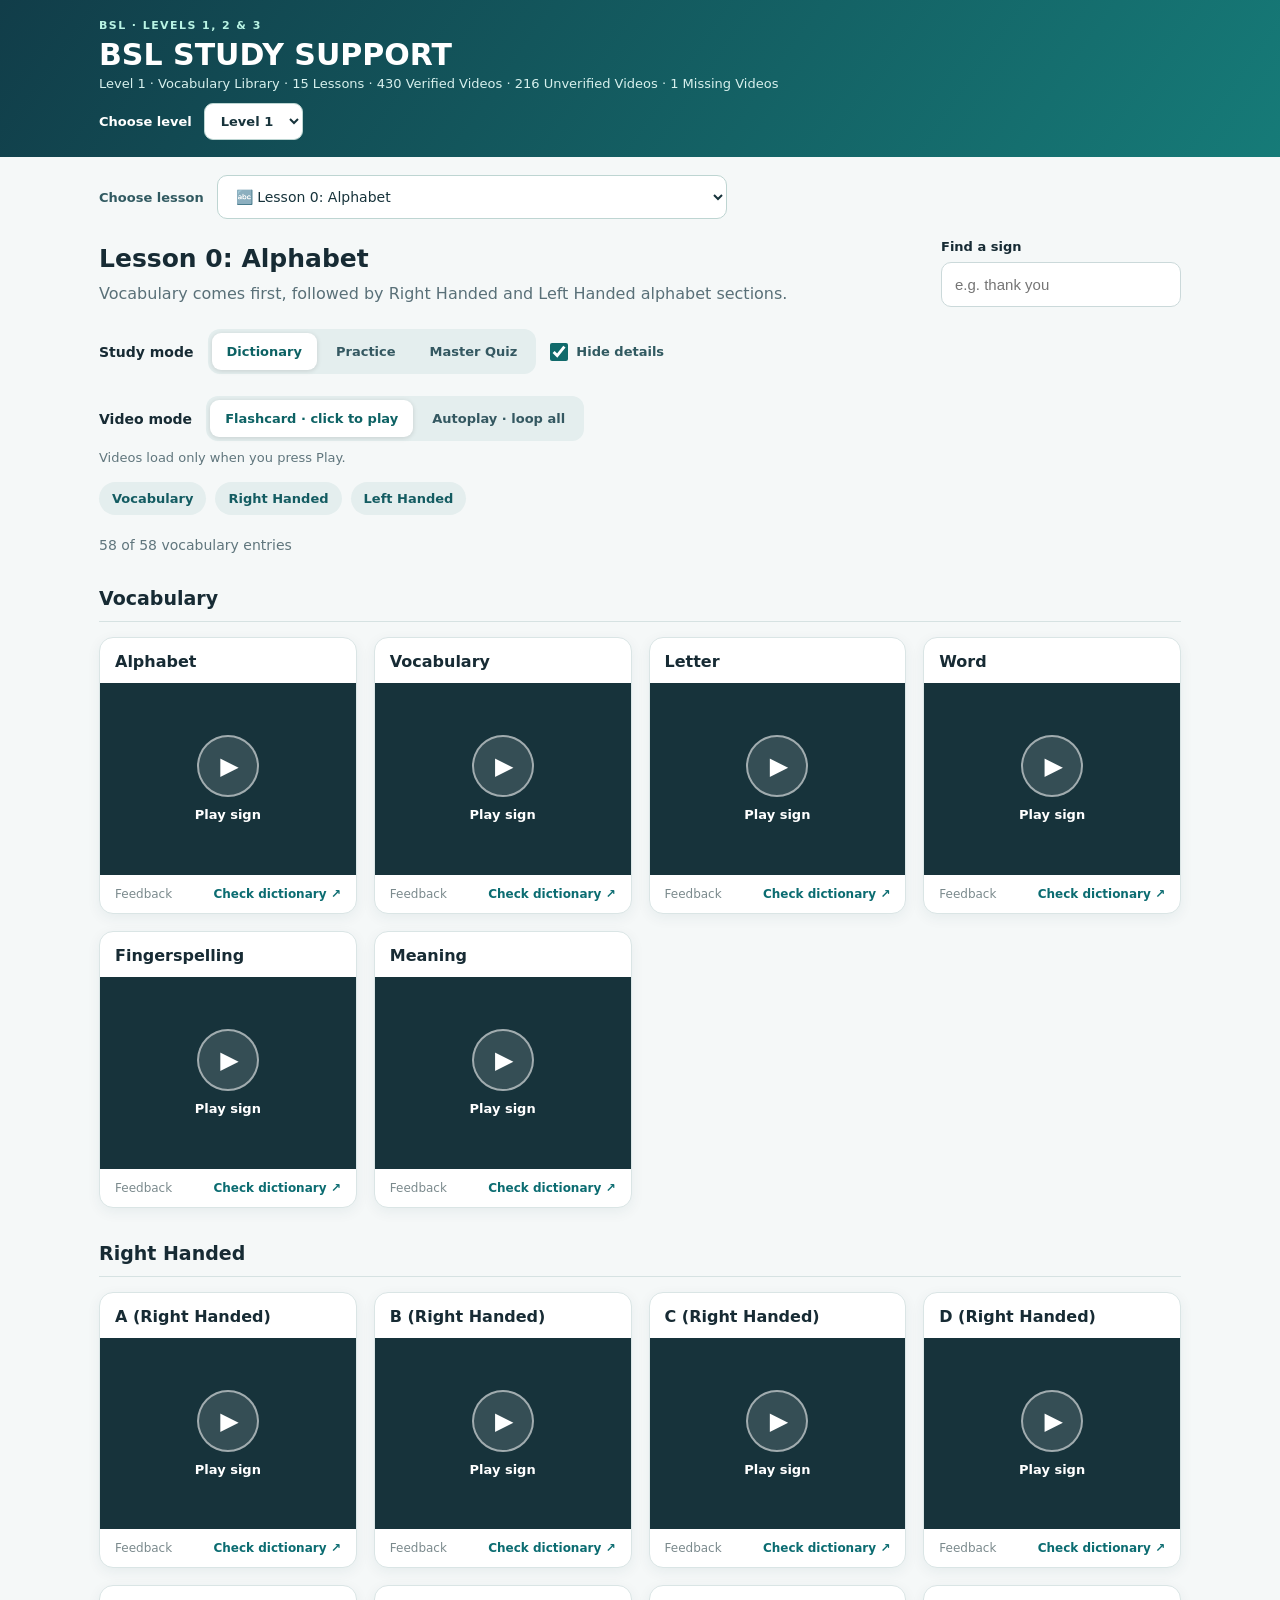
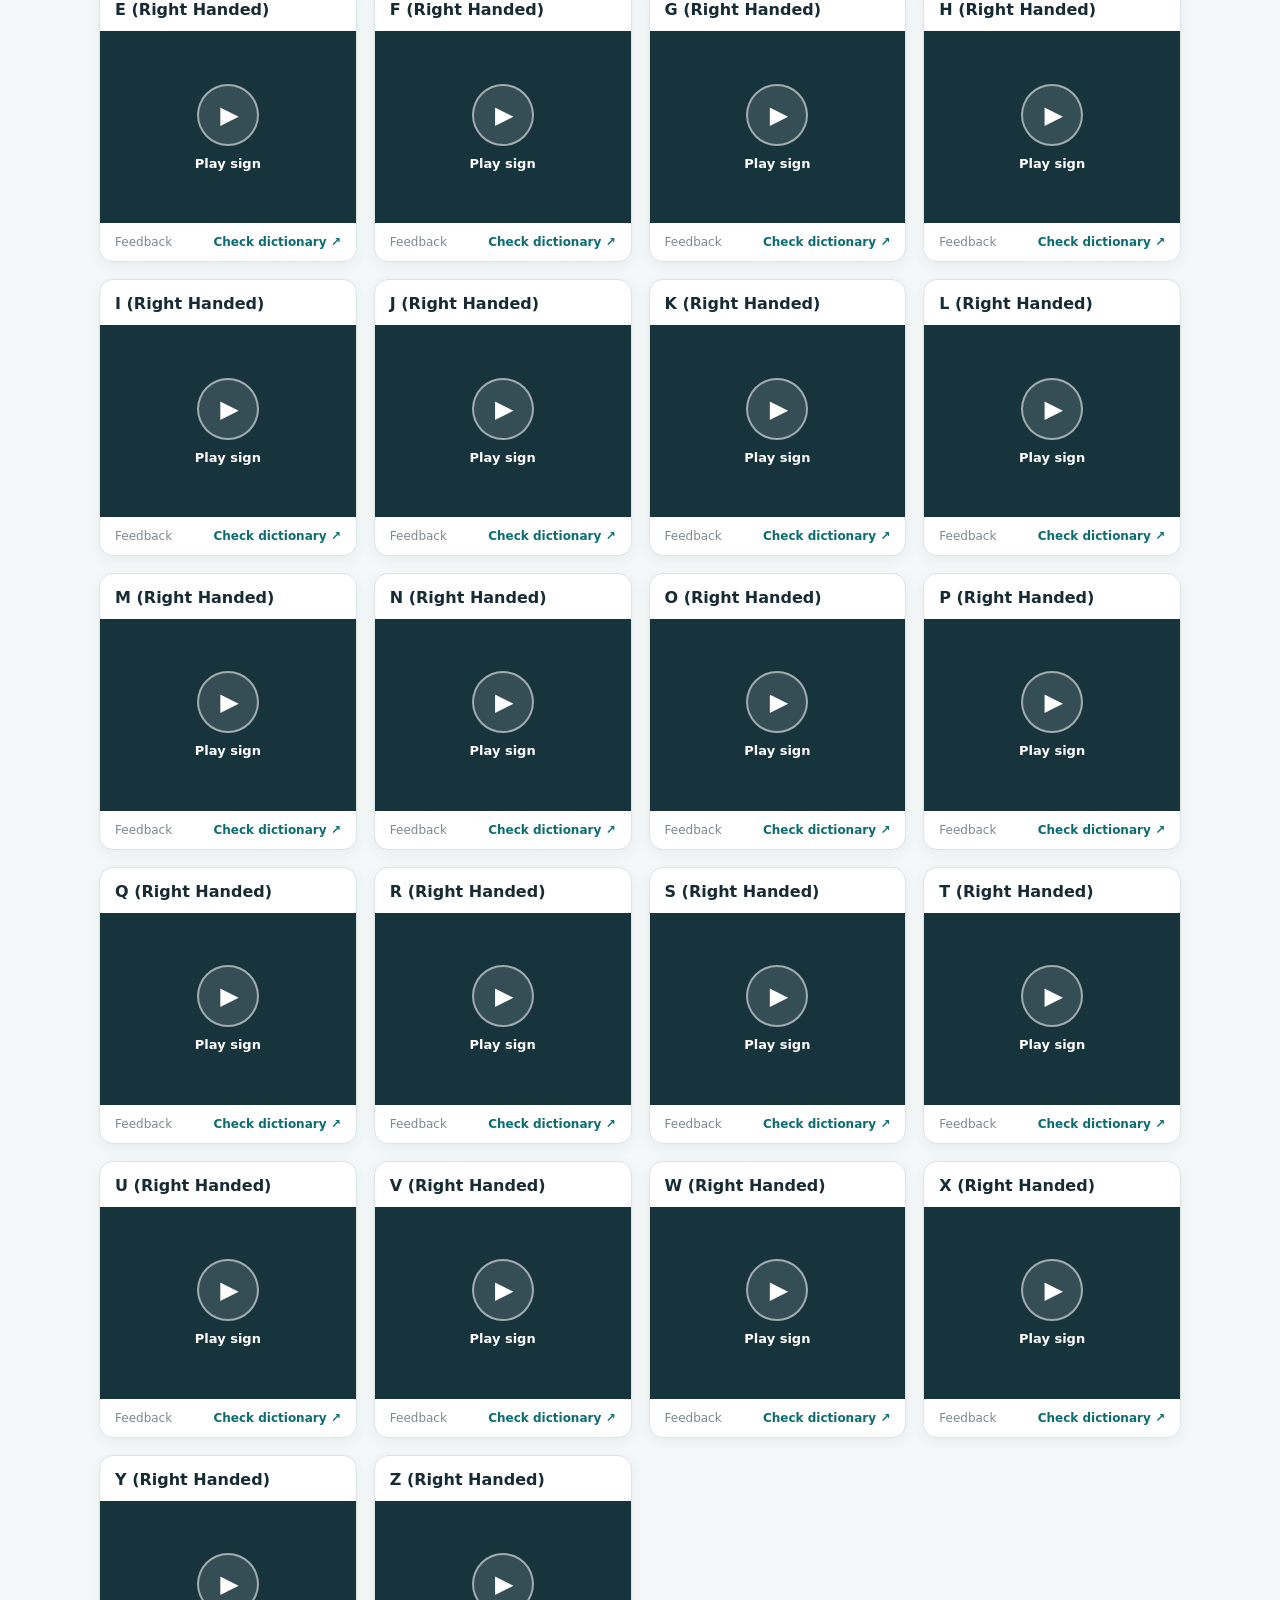
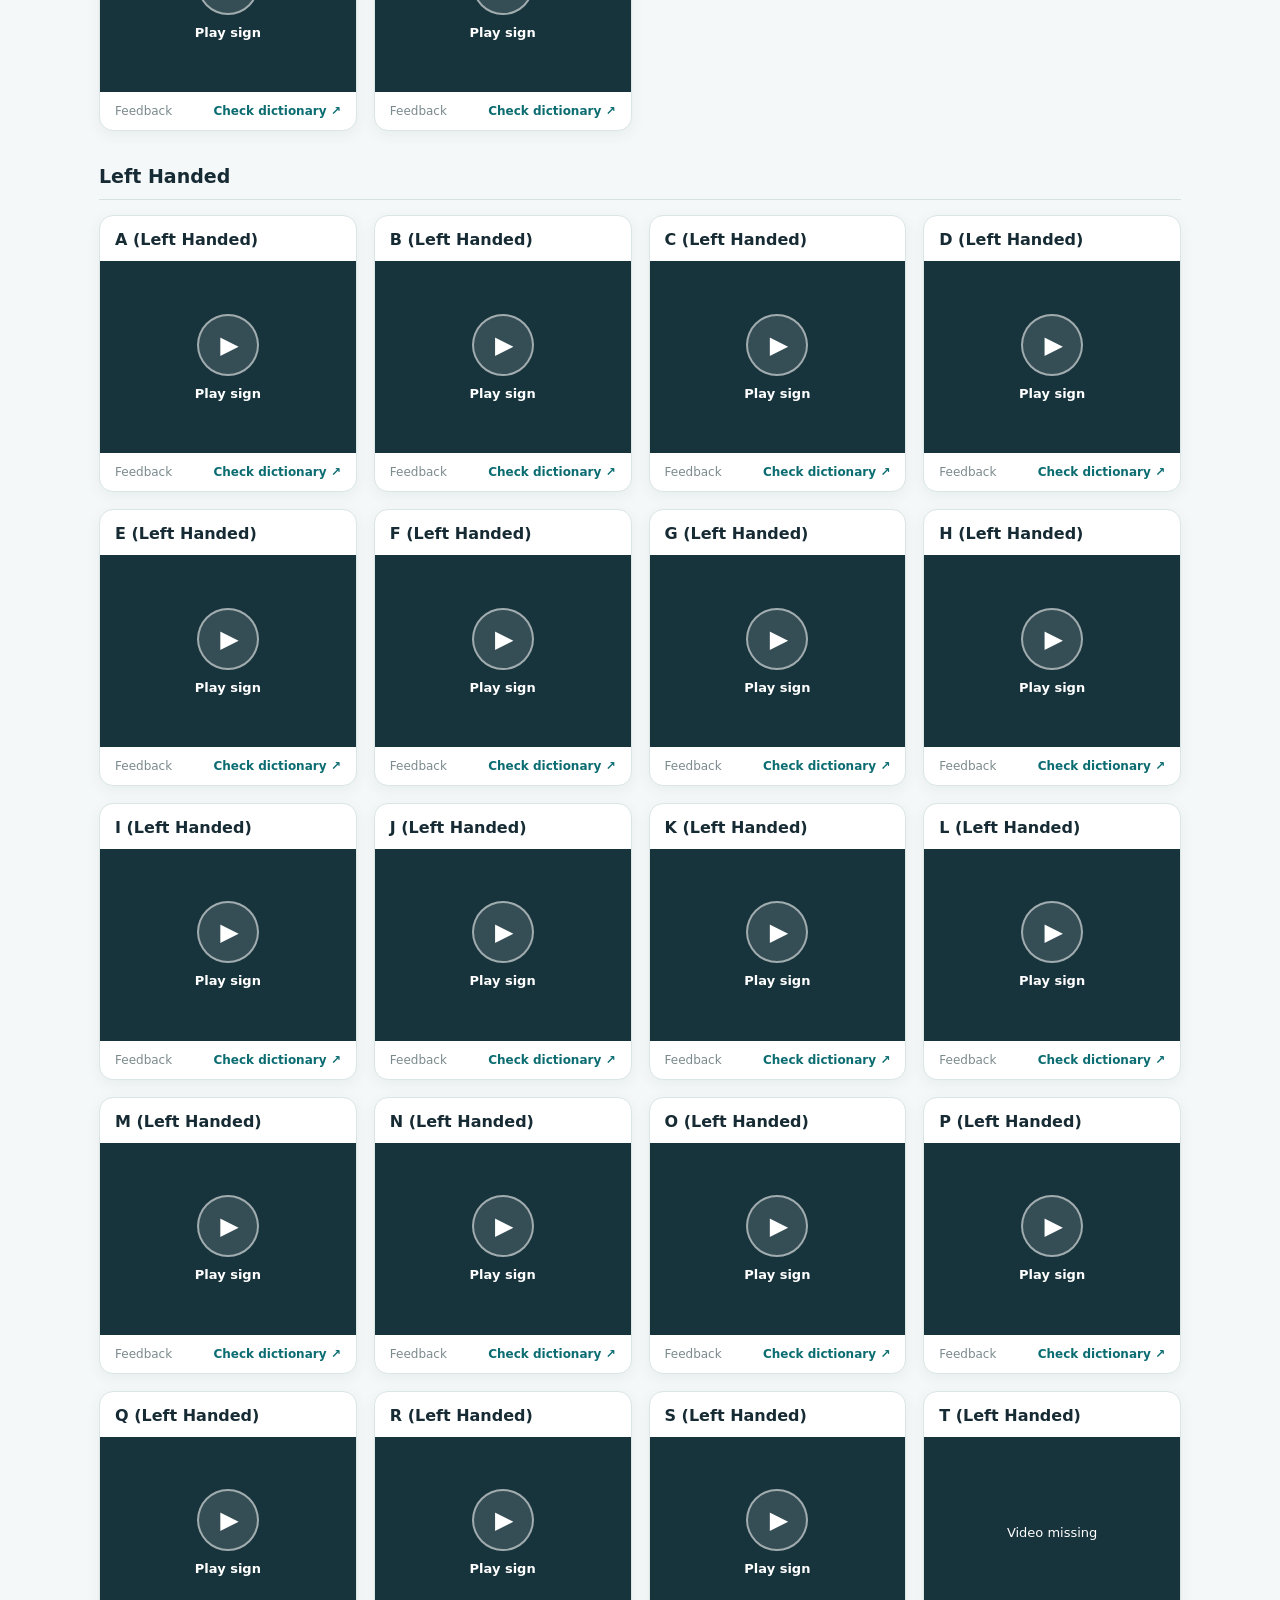
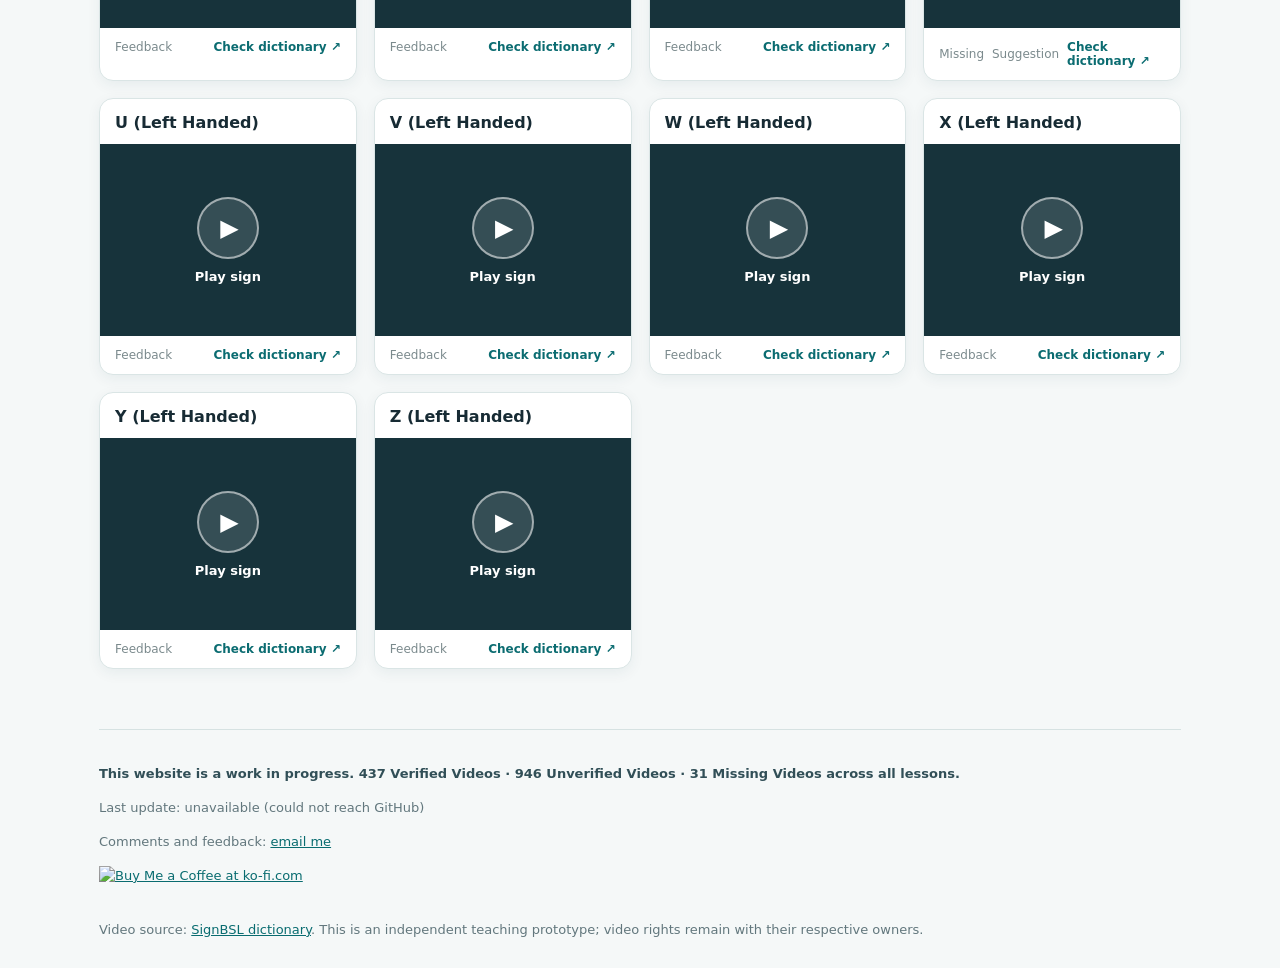
==== commit 5b4b0025: "Add video status counts and missing video workflow" ====
--- a/index.html
+++ b/index.html
@@ -1,6 +1,6 @@
 <!doctype html>
-<html lang="en"><head><meta charset="utf-8"><meta name="viewport" content="width=device-width,initial-scale=1"><meta name="robots" content="noindex,nofollow"><title>BSL Support Dictionary</title><link rel="stylesheet" href="style.css?v=practice-question-style-1"></head><body>
-<header><div class="wrap"><div class="eyebrow">BSL · LEVELS 1, 2 &amp; 3</div><h1>SUPPORT DICTIONARY</h1><p id="level-summary">Level 1 · 15 lessons</p><div class="level-picker"><label for="level-nav">Choose level</label><select id="level-nav"><option value="1">Level 1</option><option value="2">Level 2</option><option value="3">Level 3</option></select></div></div></header>
+<html lang="en"><head><meta charset="utf-8"><meta name="viewport" content="width=device-width,initial-scale=1"><meta name="robots" content="noindex,nofollow"><title>BSL Study Support</title><link rel="stylesheet" href="style.css?v=practice-question-style-1"></head><body>
+<header><div class="wrap"><div class="eyebrow">BSL · LEVELS 1, 2 &amp; 3</div><h1>BSL STUDY SUPPORT</h1><p id="level-summary">Level 1 · 15 lessons</p><div class="level-picker"><label for="level-nav">Choose level</label><select id="level-nav"><option value="1">Level 1</option><option value="2">Level 2</option><option value="3">Level 3</option></select></div></div></header>
 <main class="wrap"><div class="lesson-picker"><label for="lesson-nav">Choose lesson</label><select id="lesson-nav"></select></div><section id="intro" class="intro"><div><h2 id="lesson-title">Lesson 0: Alphabet</h2><p id="lesson-description"></p></div><label class="search">Find a sign<input id="search" type="search" placeholder="e.g. thank you" autocomplete="off"></label></section>
 <div class="mode-bar" role="group" aria-label="Study mode"><span class="mode-label">Study mode</span><div class="mode-switch"><button type="button" id="study-dictionary" class="mode-button active" aria-pressed="true">Dictionary</button><button type="button" id="study-practice" class="mode-button" aria-pressed="false">Practice</button><button type="button" id="study-master-quiz" class="mode-button" aria-pressed="false">Master Quiz</button></div><label class="check-control"><input type="checkbox" id="hide-details" checked>Hide details</label></div>
 <div id="dictionary-controls"><div class="mode-bar" role="group" aria-label="Video playback mode"><span class="mode-label">Video mode</span><div class="mode-switch"><button type="button" id="mode-flashcard" class="mode-button active" aria-pressed="true">Flashcard · click to play</button><button type="button" id="mode-autoplay" class="mode-button" aria-pressed="false">Autoplay · loop all</button></div></div><p id="mode-help" class="mode-help">Videos load only when you press Play.</p></div>
@@ -9,4 +9,4 @@
 <nav id="category-nav" class="category-nav" aria-label="Vocabulary categories"></nav><p id="stats" class="stats" aria-live="polite"></p><section id="other-matches" class="other-matches" aria-label="Matches in other lessons and topics" aria-live="polite" hidden></section><div id="content"></div>
 <p id="practice-position" class="practice-position" role="status" hidden></p>
 <section id="practice-score" class="practice-score" aria-live="polite" hidden></section>
-<footer><div class="support-link"><a href="https://ko-fi.com/S6S24KS6O" target="_blank" rel="noopener noreferrer"><img height="36" style="border:0;height:36px;" src="https://storage.ko-fi.com/cdn/kofi6.png?v=6" alt="Buy Me a Coffee at ko-fi.com"></a></div>Video source: <a href="https://www.signbsl.com/" target="_blank" rel="noopener noreferrer">SignBSL dictionary</a>. This is an independent teaching prototype; video rights remain with their respective owners.</footer></main><script src="data/data.js?v=number-order-3"></script><script src="script.js?v=practice-question-style-1"></script></body></html>
+<footer><p id="site-video-totals" class="site-video-totals"></p><p id="site-last-update">Last update: checking GitHub…</p><p>Comments and feedback: <a id="feedback-email" href="#feedback-email">email me</a></p><div class="support-link"><a href="https://ko-fi.com/S6S24KS6O" target="_blank" rel="noopener noreferrer"><img height="36" style="border:0;height:36px;" src="https://storage.ko-fi.com/cdn/kofi6.png?v=6" alt="Buy Me a Coffee at ko-fi.com"></a></div>Video source: <a href="https://www.signbsl.com/" target="_blank" rel="noopener noreferrer">SignBSL dictionary</a>. This is an independent teaching prototype; video rights remain with their respective owners.</footer></main><script src="data/data.js?v=footer-feedback-preserve-position-1"></script><script src="script.js?v=footer-feedback-preserve-position-1"></script></body></html>
--- a/style.css
+++ b/style.css
@@ -76,3 +76,4 @@
 .master-quiz-controls{margin:18px 0;padding:20px;border:1px solid #bed5d2;border-radius:14px;background:#fff}.master-quiz-intro h2{margin:0 0 6px;color:#173b4a}.master-quiz-intro p{margin:0 0 16px;color:#52656b}.master-quiz-controls>h3{margin:16px 0 8px}.master-quiz-topics{display:grid;grid-template-columns:repeat(auto-fit,minmax(230px,1fr));gap:12px}.master-level{min-width:0;margin:0;padding:12px;border:1px solid #d4e1e0;border-radius:10px}.master-level legend{padding:0 6px;font-weight:800;color:#173b4a}.master-level-actions{display:flex;gap:6px;margin-bottom:8px}.master-level-actions button{border:1px solid #bed5d2;border-radius:7px;padding:6px 9px;background:#f5f9f8;color:#145c62;font:inherit;font-size:12px;font-weight:700;cursor:pointer}.master-topic{display:flex;align-items:flex-start;gap:8px;padding:5px 0;font-size:13px;line-height:1.35}.master-topic input{flex-shrink:0;width:17px;height:17px;margin:0;accent-color:#116a6b}.master-topic small{color:#60767d}.master-quiz-options{display:flex;align-items:flex-start;gap:22px;flex-wrap:wrap;margin:18px 0}.master-quiz-options>label{display:grid;gap:6px;font-size:13px;font-weight:700;color:#315a61}.master-quiz-options input[type=number]{width:120px;padding:10px;border:1px solid #bed5d2;border-radius:8px;font:inherit}.master-quiz-options fieldset{display:grid;gap:9px;min-width:min(100%,360px);margin:0;padding:10px 14px;border:1px solid #d4e1e0;border-radius:9px}.master-quiz-options legend{padding:0 5px;font-weight:750}.master-quiz-options fieldset label{display:flex;align-items:flex-start;gap:8px;font-size:13px}.master-quiz-options fieldset input{margin:2px 0 0;accent-color:#116a6b}.master-quiz-start,.master-next,.master-change-settings{border:0;border-radius:9px;padding:11px 16px;background:#163f4c;color:white;font:inherit;font-weight:700;cursor:pointer}.master-quiz-message{min-height:1.3em;margin:8px 0 0;color:#a22;font-size:13px}.master-quiz-stage,.master-quiz-results{max-width:560px;margin:22px auto;padding:20px;border:1px solid #bed5d2;border-radius:14px;background:#fff}.master-quiz-stage h2,.master-quiz-results h2{margin:0 0 8px}.master-quiz-notice{padding:10px 12px;border-radius:8px;background:#fff6d8;color:#695223;font-size:13px}.master-quiz-stage .master-progress{margin:0 0 14px;color:#52656b;font-size:13px}.master-sign-player{max-width:480px;margin:auto}.master-sign-player .player{overflow:hidden;border-radius:12px}.master-question{margin:16px 0 10px;font-size:17px;font-weight:750}.master-options{display:grid;gap:8px}.master-option{width:100%;padding:12px;border:1px solid #bed5d2;border-radius:9px;background:#f7fbfa;color:#17333b;font:inherit;font-weight:700;text-align:left;cursor:pointer}.master-option.correct{border-color:#25864d;background:#e7f5eb}.master-option.incorrect{border-color:#bc5656;background:#fff0ef}.master-feedback{min-height:1.4em;margin:12px 0;color:#176b36;font-weight:700}.master-feedback.incorrect{color:#a22}.master-reveal{display:block;width:100%;margin:12px 0;padding:12px;border:1px solid #bed5d2;border-radius:9px;background:#e4eeee;color:#145c62;font:inherit;font-weight:750;cursor:pointer}.master-answer{margin:14px 0;text-align:center;font-size:clamp(23px,4vw,32px);font-weight:800;color:#0b6265;overflow-wrap:anywhere}.master-confidence{display:flex;gap:8px;flex-wrap:wrap}.master-confidence button{flex:1 1 90px;padding:11px 7px;border:1px solid #bed5d2;border-radius:9px;background:white;color:#145c62;font:inherit;font-weight:700;cursor:pointer}.master-quiz-results .master-score{font-size:34px;font-weight:850;color:#0b6265}.master-missed{padding-left:22px}.master-missed li{margin:7px 0}.master-missed a{color:#0b6c71;font-weight:700}.master-quiz-results .master-change-settings{margin-top:12px;background:#e4eeee;color:#163f4c}
 @media(max-width:640px){.master-quiz-controls,.master-quiz-stage,.master-quiz-results{padding:14px}.master-quiz-options{gap:14px}.master-quiz-options fieldset{min-width:100%}}
 .master-review-list{display:grid;gap:14px}.master-review-card{padding:12px;border:1px solid #d4e1e0;border-radius:11px;background:#fff}.master-review-card h4{margin:0 0 4px;font-size:17px}.master-review-rating{margin:0 0 9px;color:#52656b;font-size:13px}.master-review-card .player{aspect-ratio:4/3;border-radius:9px;overflow:hidden}.master-review-dictionary{display:inline-block;margin-top:10px;color:#0b6c71;font-size:13px;font-weight:700;text-decoration:none}.master-review-dictionary:hover{text-decoration:underline}
+.site-video-totals{font-weight:700;color:#314f57}#site-last-update{margin:.35rem 0}.site-video-totals{line-height:1.7}
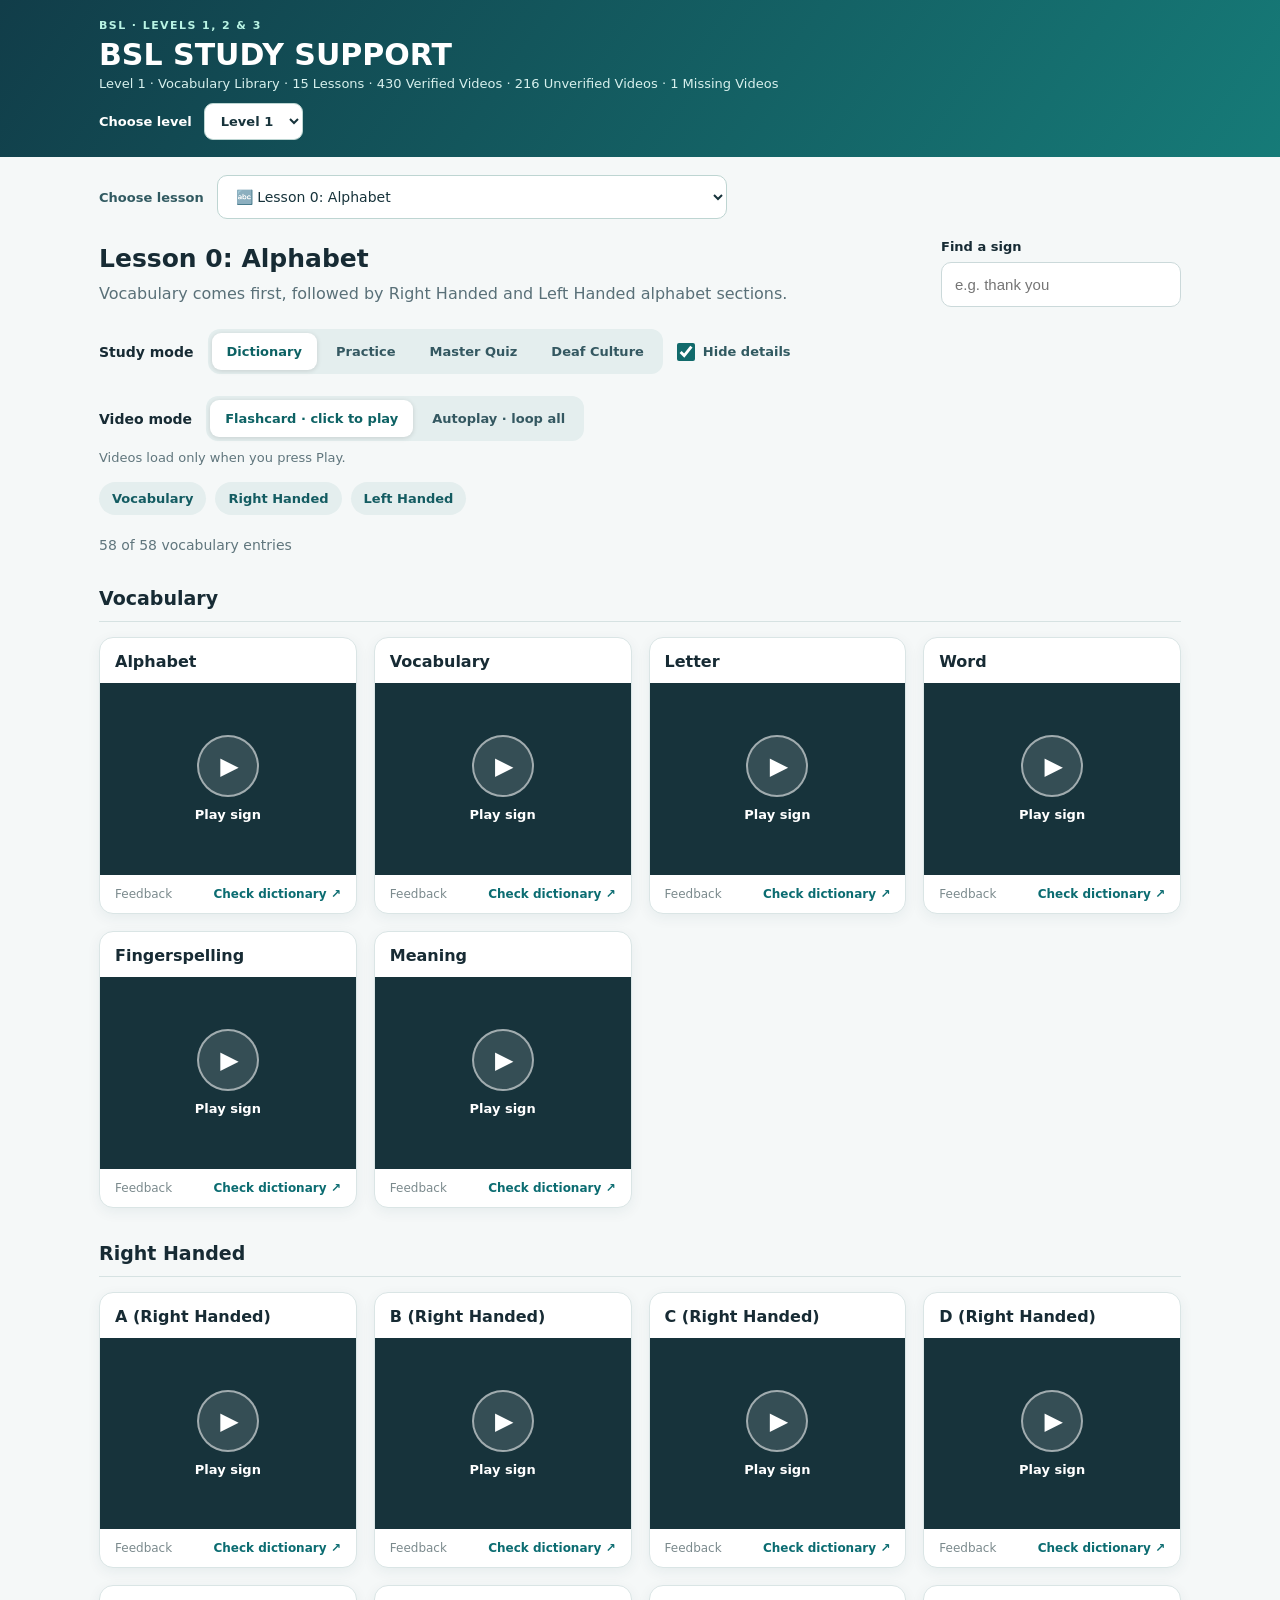
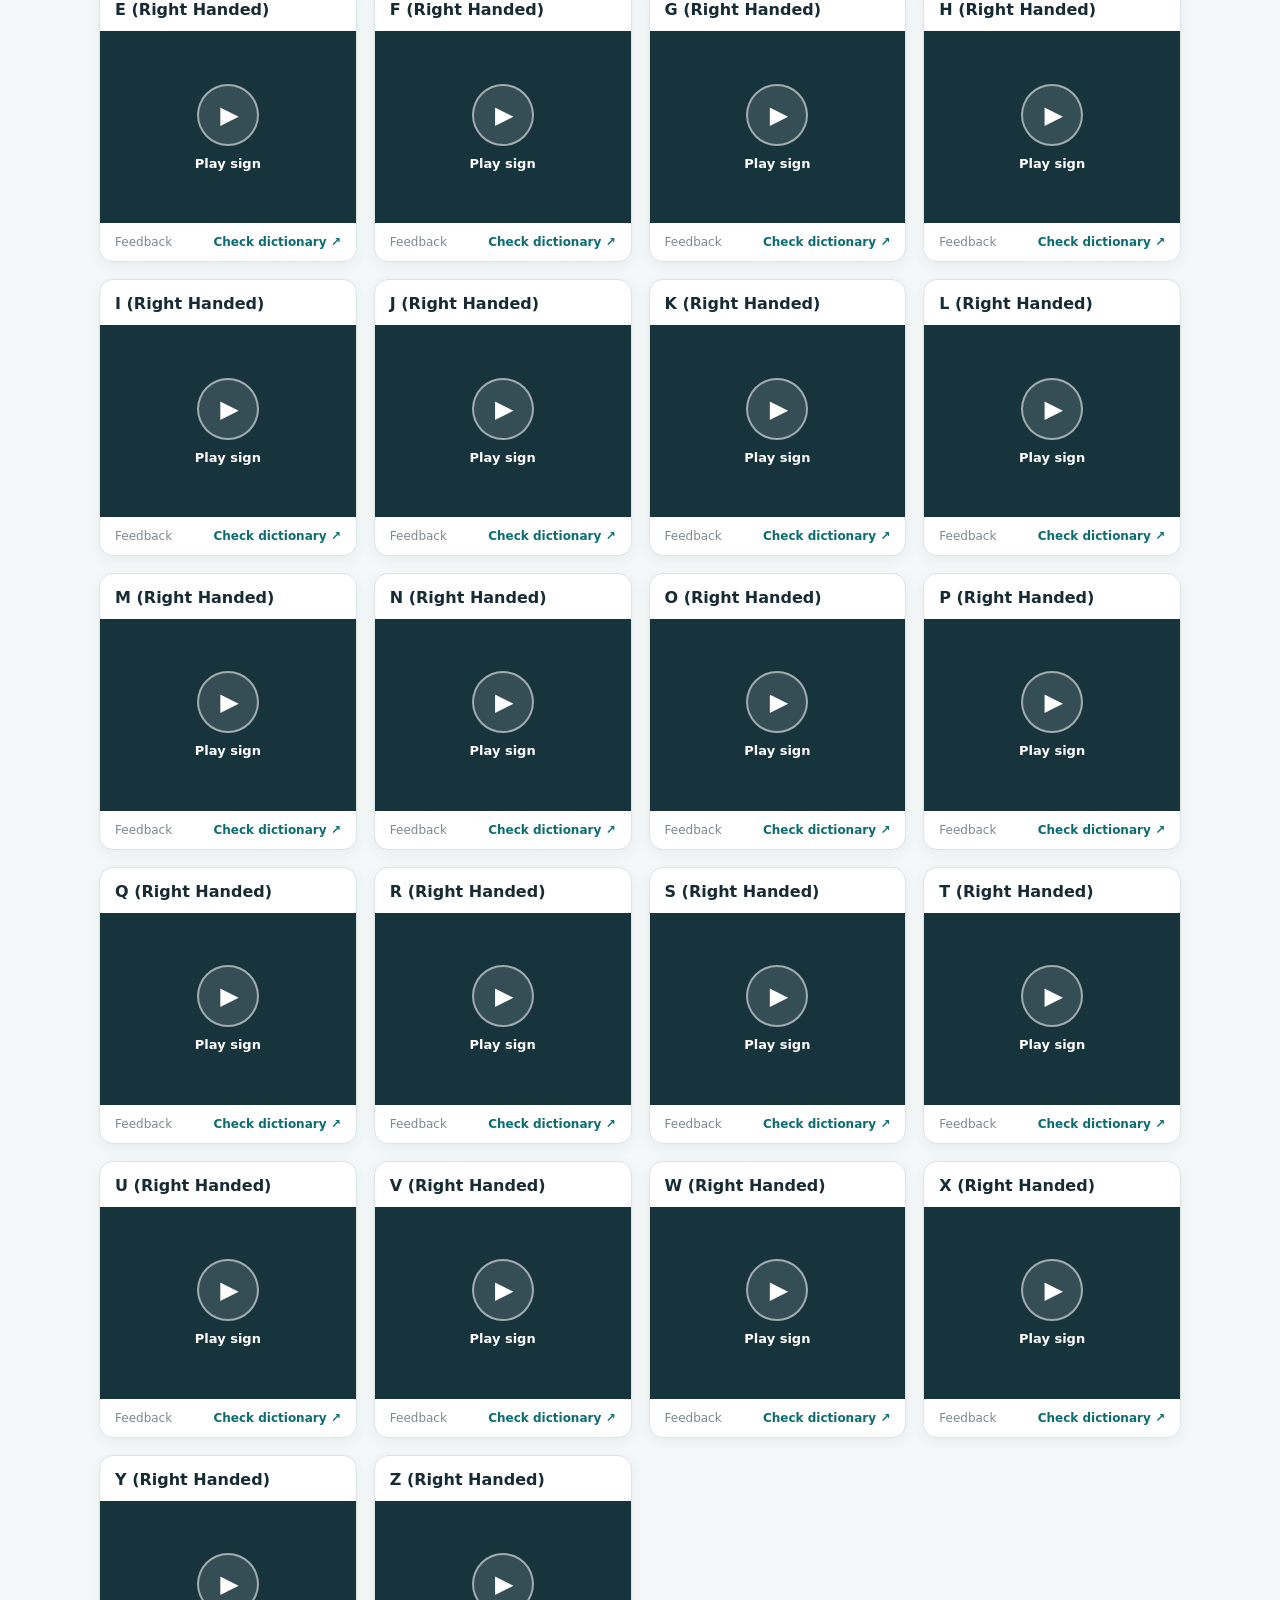
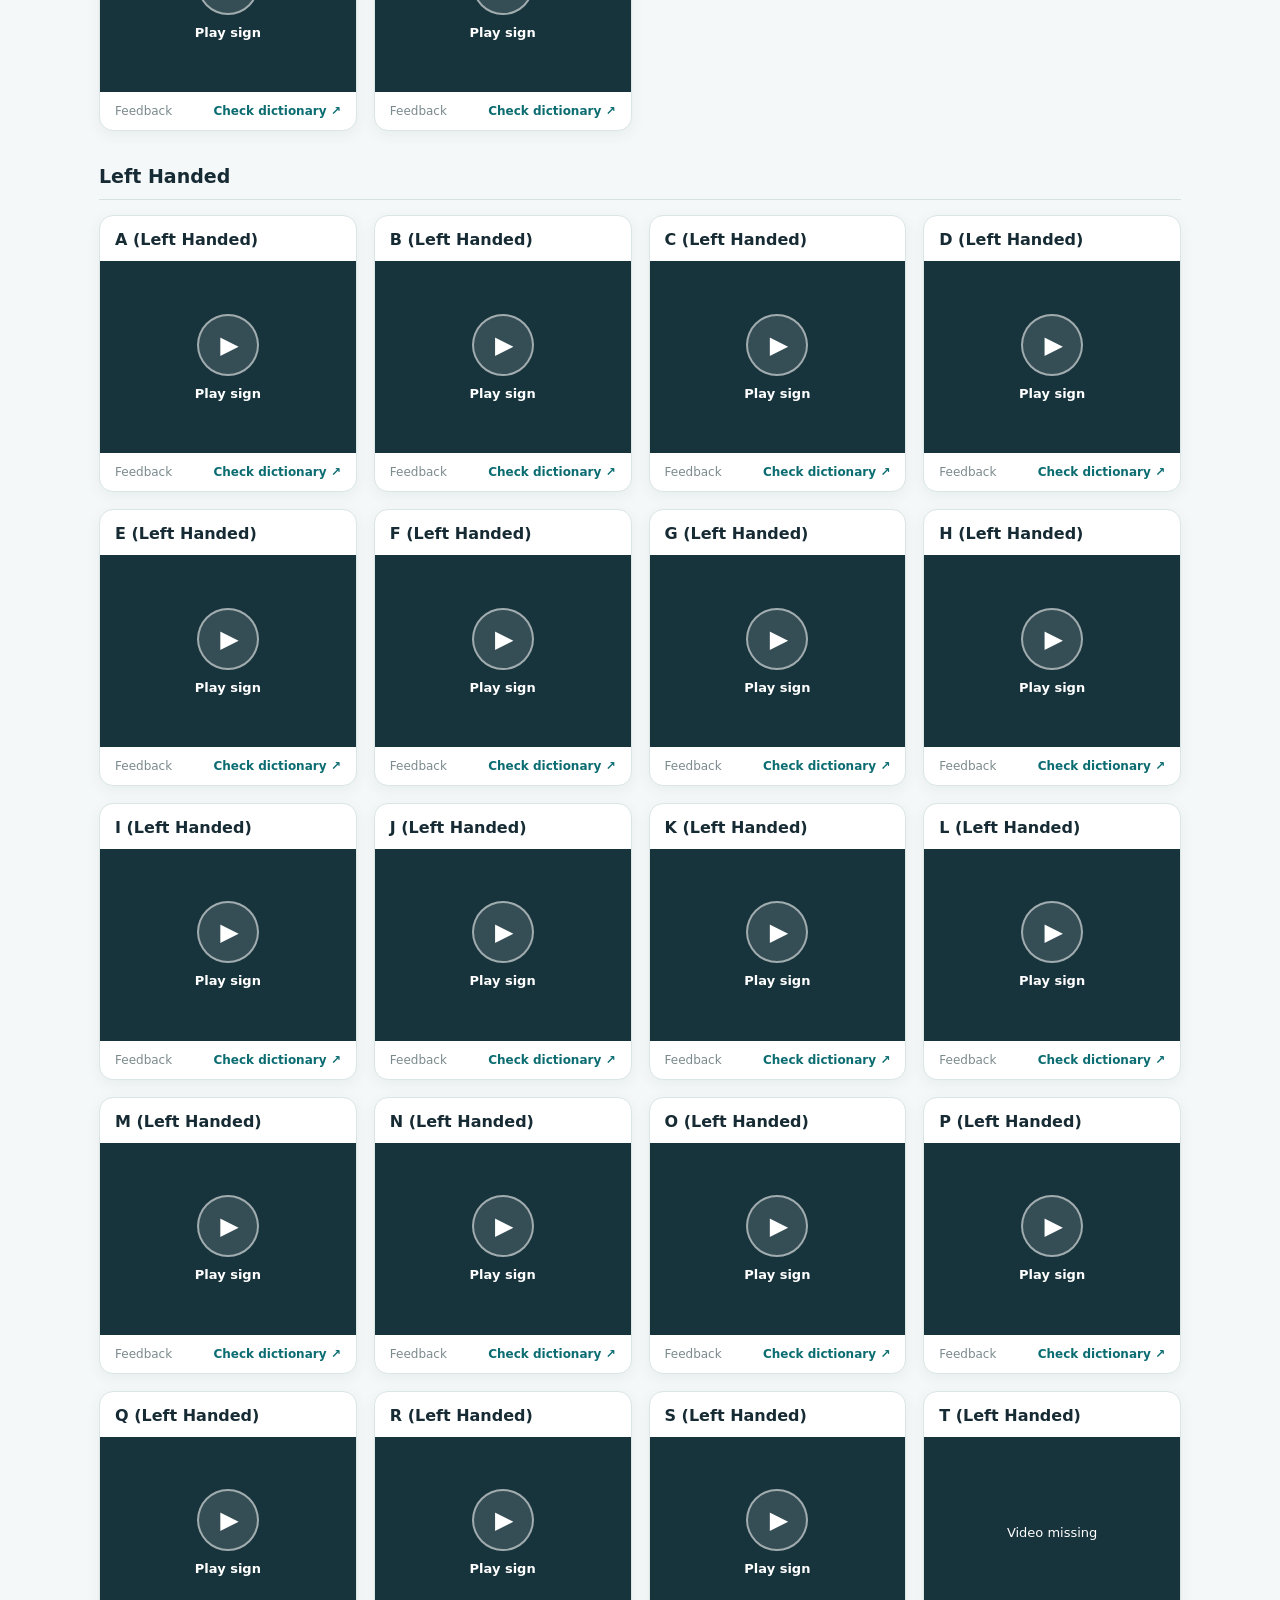
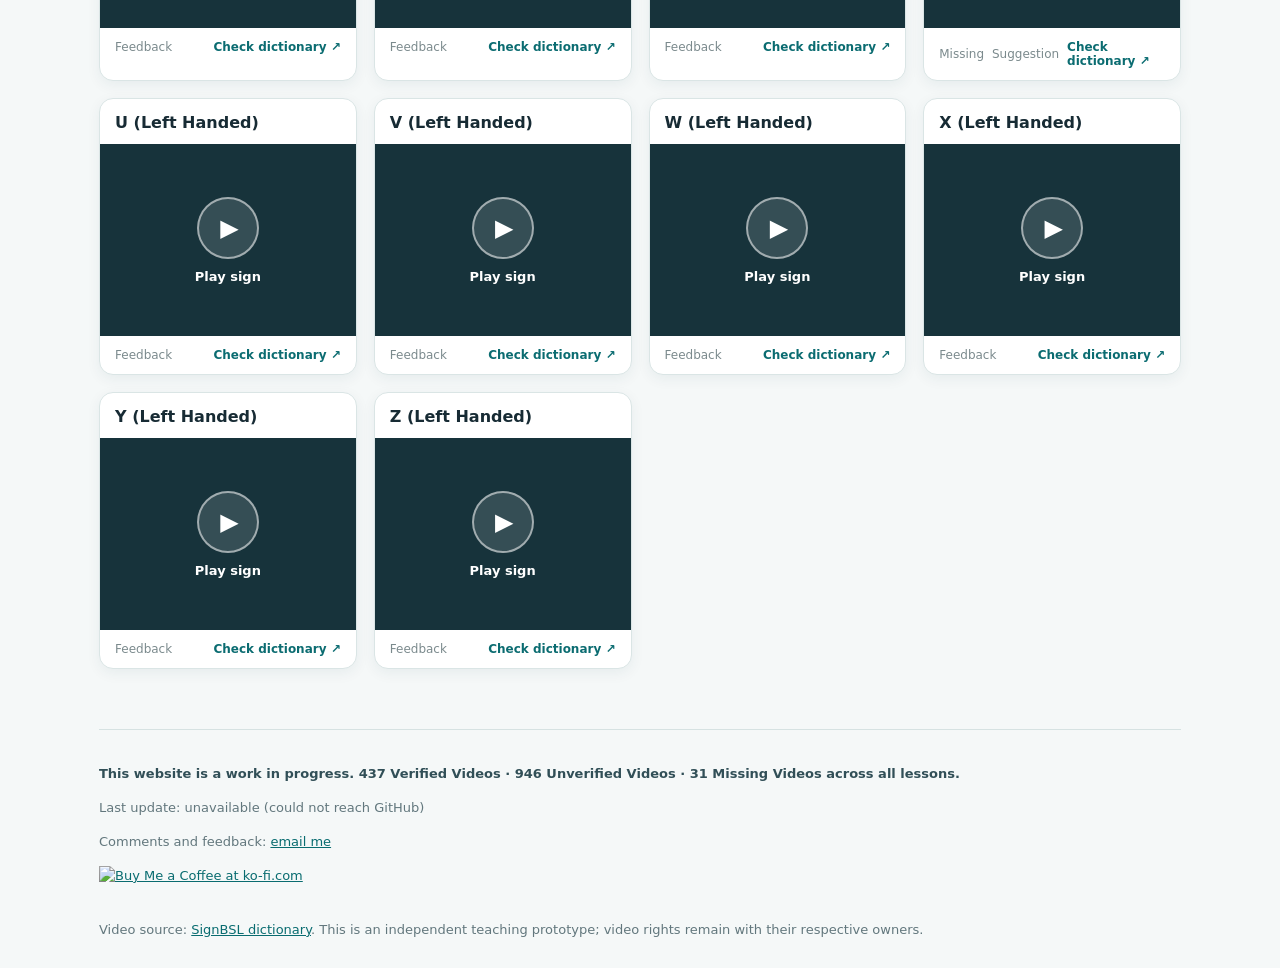
==== commit e56bcda7: "WIP add Deaf Culture study mode" ====
--- a/index.html
+++ b/index.html
@@ -2,10 +2,11 @@
 <html lang="en"><head><meta charset="utf-8"><meta name="viewport" content="width=device-width,initial-scale=1"><meta name="robots" content="noindex,nofollow"><title>BSL Study Support</title><link rel="stylesheet" href="style.css?v=practice-question-style-1"></head><body>
 <header><div class="wrap"><div class="eyebrow">BSL · LEVELS 1, 2 &amp; 3</div><h1>BSL STUDY SUPPORT</h1><p id="level-summary">Level 1 · 15 lessons</p><div class="level-picker"><label for="level-nav">Choose level</label><select id="level-nav"><option value="1">Level 1</option><option value="2">Level 2</option><option value="3">Level 3</option></select></div></div></header>
 <main class="wrap"><div class="lesson-picker"><label for="lesson-nav">Choose lesson</label><select id="lesson-nav"></select></div><section id="intro" class="intro"><div><h2 id="lesson-title">Lesson 0: Alphabet</h2><p id="lesson-description"></p></div><label class="search">Find a sign<input id="search" type="search" placeholder="e.g. thank you" autocomplete="off"></label></section>
-<div class="mode-bar" role="group" aria-label="Study mode"><span class="mode-label">Study mode</span><div class="mode-switch"><button type="button" id="study-dictionary" class="mode-button active" aria-pressed="true">Dictionary</button><button type="button" id="study-practice" class="mode-button" aria-pressed="false">Practice</button><button type="button" id="study-master-quiz" class="mode-button" aria-pressed="false">Master Quiz</button></div><label class="check-control"><input type="checkbox" id="hide-details" checked>Hide details</label></div>
+<div class="mode-bar" role="group" aria-label="Study mode"><span class="mode-label">Study mode</span><div class="mode-switch"><button type="button" id="study-dictionary" class="mode-button active" aria-pressed="true">Dictionary</button><button type="button" id="study-practice" class="mode-button" aria-pressed="false">Practice</button><button type="button" id="study-master-quiz" class="mode-button" aria-pressed="false">Master Quiz</button><button type="button" id="study-deaf-culture" class="mode-button" aria-pressed="false">Deaf Culture</button></div><label class="check-control"><input type="checkbox" id="hide-details" checked>Hide details</label></div>
 <div id="dictionary-controls"><div class="mode-bar" role="group" aria-label="Video playback mode"><span class="mode-label">Video mode</span><div class="mode-switch"><button type="button" id="mode-flashcard" class="mode-button active" aria-pressed="true">Flashcard · click to play</button><button type="button" id="mode-autoplay" class="mode-button" aria-pressed="false">Autoplay · loop all</button></div></div><p id="mode-help" class="mode-help">Videos load only when you press Play.</p></div>
 <div id="practice-controls" hidden><div class="practice-settings"><label class="check-control"><input type="checkbox" id="random-order" checked>Random order</label><label class="check-control"><input type="checkbox" id="hide-english" checked>Hide English</label></div><fieldset class="practice-question-style"><legend>Question style</legend><label><input type="radio" name="practice-question-style" value="self-rate" checked>Reveal the answer, then rate yourself</label><label><input type="radio" name="practice-question-style" value="choice">Show a sign and choose its word from three options</label></fieldset><p id="practice-mode-help" class="mode-help">Watch the sign, reveal the answer, then choose Not Yet, Almost or Got it to move to the next card. Videos play automatically, muted and looping. See your rating breakdown at the end.</p><p id="practice-progress" class="mode-help" role="status"></p></div>
 <section id="master-quiz-controls" class="master-quiz-controls" hidden><div class="master-quiz-intro"><h2>Master Quiz</h2><p>Choose lessons or topics across any levels, select a question style and set the quiz length.</p></div><h3>Lessons and topics</h3><div id="master-quiz-topics" class="master-quiz-topics"></div><div class="master-quiz-options"><label>Number of questions<input id="master-quiz-count" type="number" min="1" max="999" value="10"></label><fieldset><legend>Question style</legend><label><input type="radio" name="master-quiz-style" value="choice" checked>Show a sign and choose its word from three options</label><label><input type="radio" name="master-quiz-style" value="self-rate">Reveal the answer, then rate yourself</label></fieldset></div><button id="master-quiz-start" class="master-quiz-start" type="button">Start quiz</button><p id="master-quiz-message" role="status" aria-live="polite"></p></section>
+<section id="culture-controls" class="culture-controls" hidden><div class="culture-intro"><h2 id="culture-title">Deaf Culture</h2><p id="culture-welcome"></p></div><div id="culture-facts" class="culture-facts"></div><section class="culture-imagine"><h3>Imagine</h3><p id="culture-imagine-text"></p></section><button id="culture-print" class="culture-print" type="button">Print this lesson</button><p id="culture-print-status" class="culture-print-status" role="status"></p></section>
 <nav id="category-nav" class="category-nav" aria-label="Vocabulary categories"></nav><p id="stats" class="stats" aria-live="polite"></p><section id="other-matches" class="other-matches" aria-label="Matches in other lessons and topics" aria-live="polite" hidden></section><div id="content"></div>
 <p id="practice-position" class="practice-position" role="status" hidden></p>
 <section id="practice-score" class="practice-score" aria-live="polite" hidden></section>
--- a/style.css
+++ b/style.css
@@ -77,3 +77,5 @@
 @media(max-width:640px){.master-quiz-controls,.master-quiz-stage,.master-quiz-results{padding:14px}.master-quiz-options{gap:14px}.master-quiz-options fieldset{min-width:100%}}
 .master-review-list{display:grid;gap:14px}.master-review-card{padding:12px;border:1px solid #d4e1e0;border-radius:11px;background:#fff}.master-review-card h4{margin:0 0 4px;font-size:17px}.master-review-rating{margin:0 0 9px;color:#52656b;font-size:13px}.master-review-card .player{aspect-ratio:4/3;border-radius:9px;overflow:hidden}.master-review-dictionary{display:inline-block;margin-top:10px;color:#0b6c71;font-size:13px;font-weight:700;text-decoration:none}.master-review-dictionary:hover{text-decoration:underline}
 .site-video-totals{font-weight:700;color:#314f57}#site-last-update{margin:.35rem 0}.site-video-totals{line-height:1.7}
+.culture-controls{margin:22px 0;padding:clamp(18px,3vw,30px);border:2px solid #9dbeb8;border-radius:18px;background:linear-gradient(145deg,#f2f8f5,#fff 55%,#edf5f3);color:#203d45}.culture-intro h2{margin:0 0 8px;color:#125d61;font-size:clamp(25px,4vw,36px)}.culture-intro p{max-width:75ch;line-height:1.65}.culture-facts{display:grid;gap:13px;margin:20px 0}.culture-fact{padding:16px 18px;border-left:5px solid #1b7777;border-radius:9px;background:#fff;box-shadow:0 2px 9px #1234}.culture-fact p{margin:0;line-height:1.6}.culture-links{margin:10px 0 0;padding-left:20px}.culture-links a{color:#075d68;font-weight:700}.culture-links li{margin:5px 0}.culture-imagine{padding:15px 18px;border-radius:10px;background:#e5f0ed}.culture-imagine h3{margin:0 0 6px;color:#174f52}.culture-imagine p{margin:0;line-height:1.6}.culture-print{margin-top:17px;padding:11px 17px;border:0;border-radius:8px;background:#12676b;color:white;font:inherit;font-weight:700;cursor:pointer}.culture-print-status{display:inline-block;margin-left:10px;font-size:13px}
+@media print{body:has(#culture-controls:not([hidden])){background:#fff;color:#111}body:has(#culture-controls:not([hidden])) header,body:has(#culture-controls:not([hidden])) .lesson-picker,body:has(#culture-controls:not([hidden])) #intro,body:has(#culture-controls:not([hidden])) .mode-bar,body:has(#culture-controls:not([hidden])) #dictionary-controls,body:has(#culture-controls:not([hidden])) #practice-controls,body:has(#culture-controls:not([hidden])) #master-quiz-controls,body:has(#culture-controls:not([hidden])) footer,body:has(#culture-controls:not([hidden])) .culture-print,body:has(#culture-controls:not([hidden])) .culture-print-status{display:none!important}body:has(#culture-controls:not([hidden])) .wrap{width:auto;max-width:none;margin:0;padding:0}body:has(#culture-controls:not([hidden])) .culture-controls{display:block!important;margin:0;padding:9mm;border:2px solid #52817c;border-radius:0;background:white}body:has(#culture-controls:not([hidden])) .culture-facts{gap:4mm;margin:5mm 0}body:has(#culture-controls:not([hidden])) .culture-fact{padding:4mm 5mm;box-shadow:none;break-inside:avoid}body:has(#culture-controls:not([hidden])) .culture-links{font-size:9pt}body:has(#culture-controls:not([hidden])) .culture-imagine{break-inside:avoid}body:has(#culture-controls:not([hidden])) a{color:#111;text-decoration:underline} @page{size:A4 portrait;margin:12mm}}
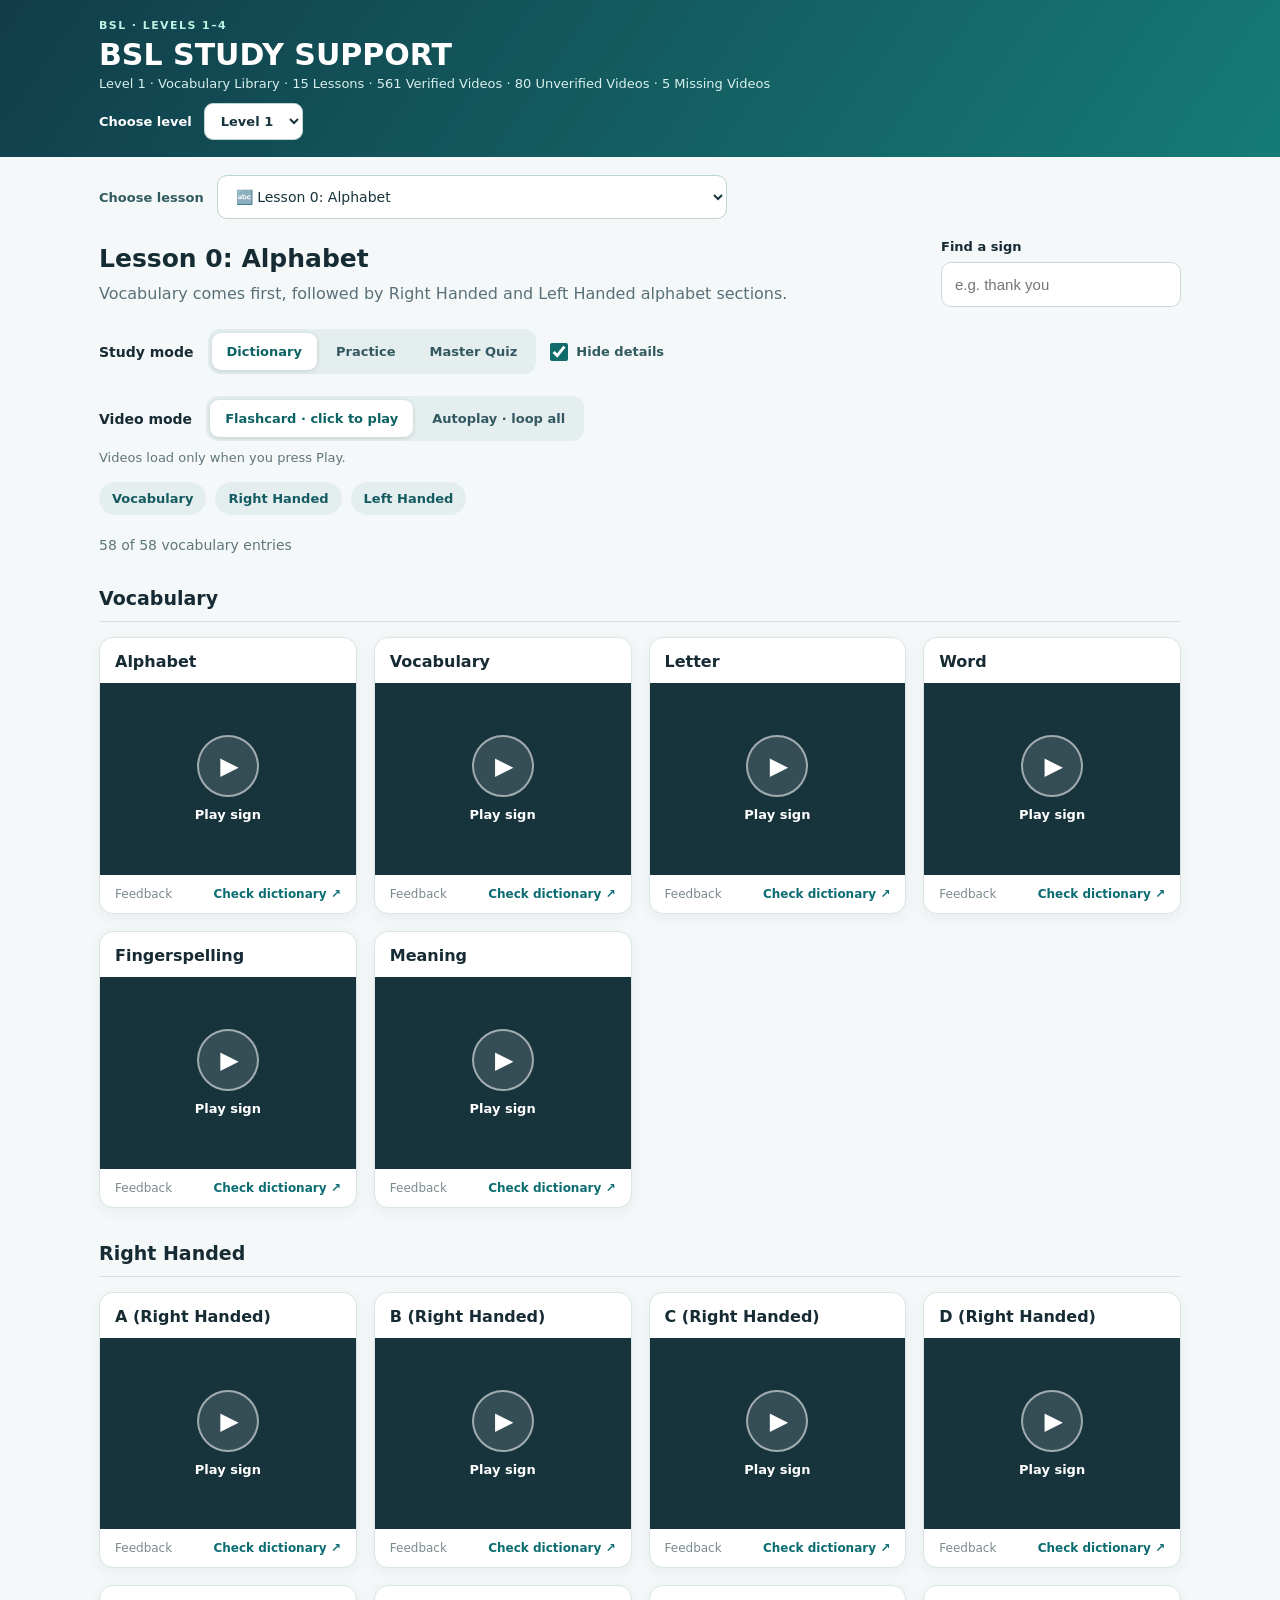
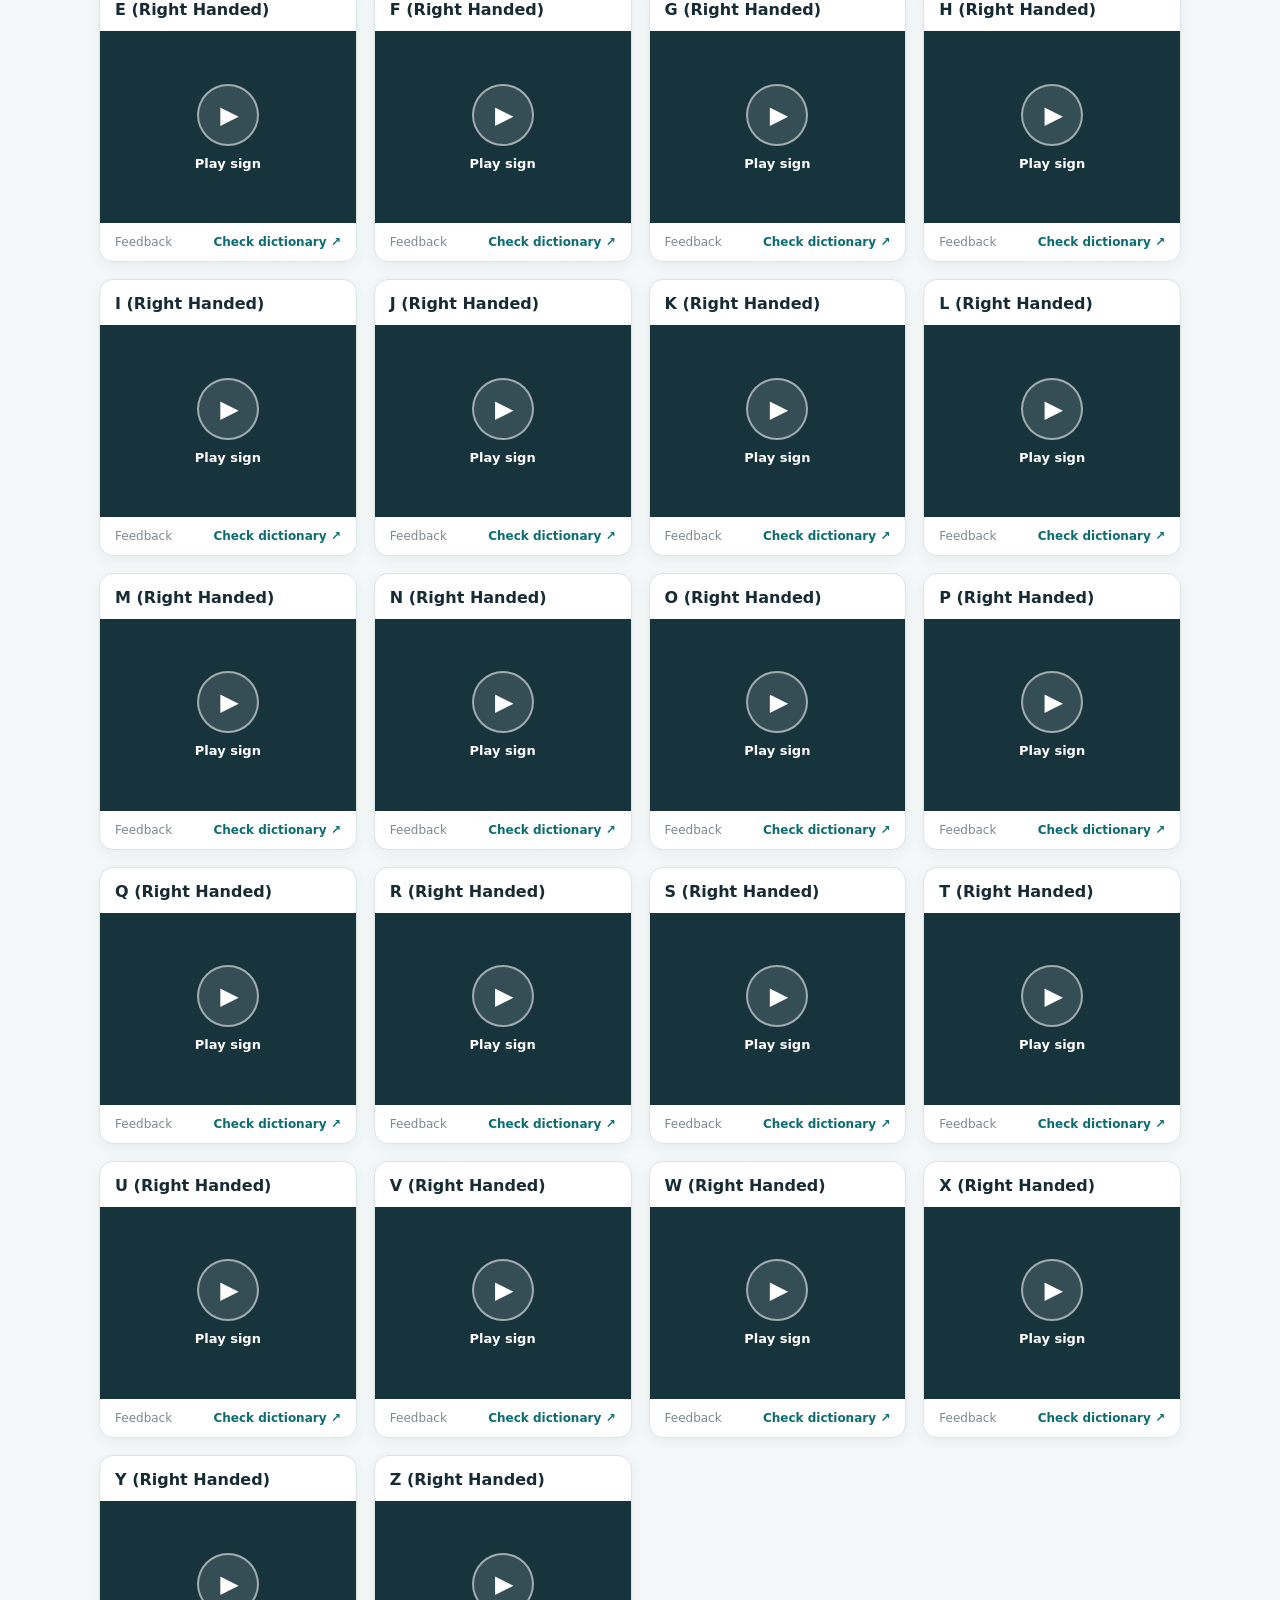
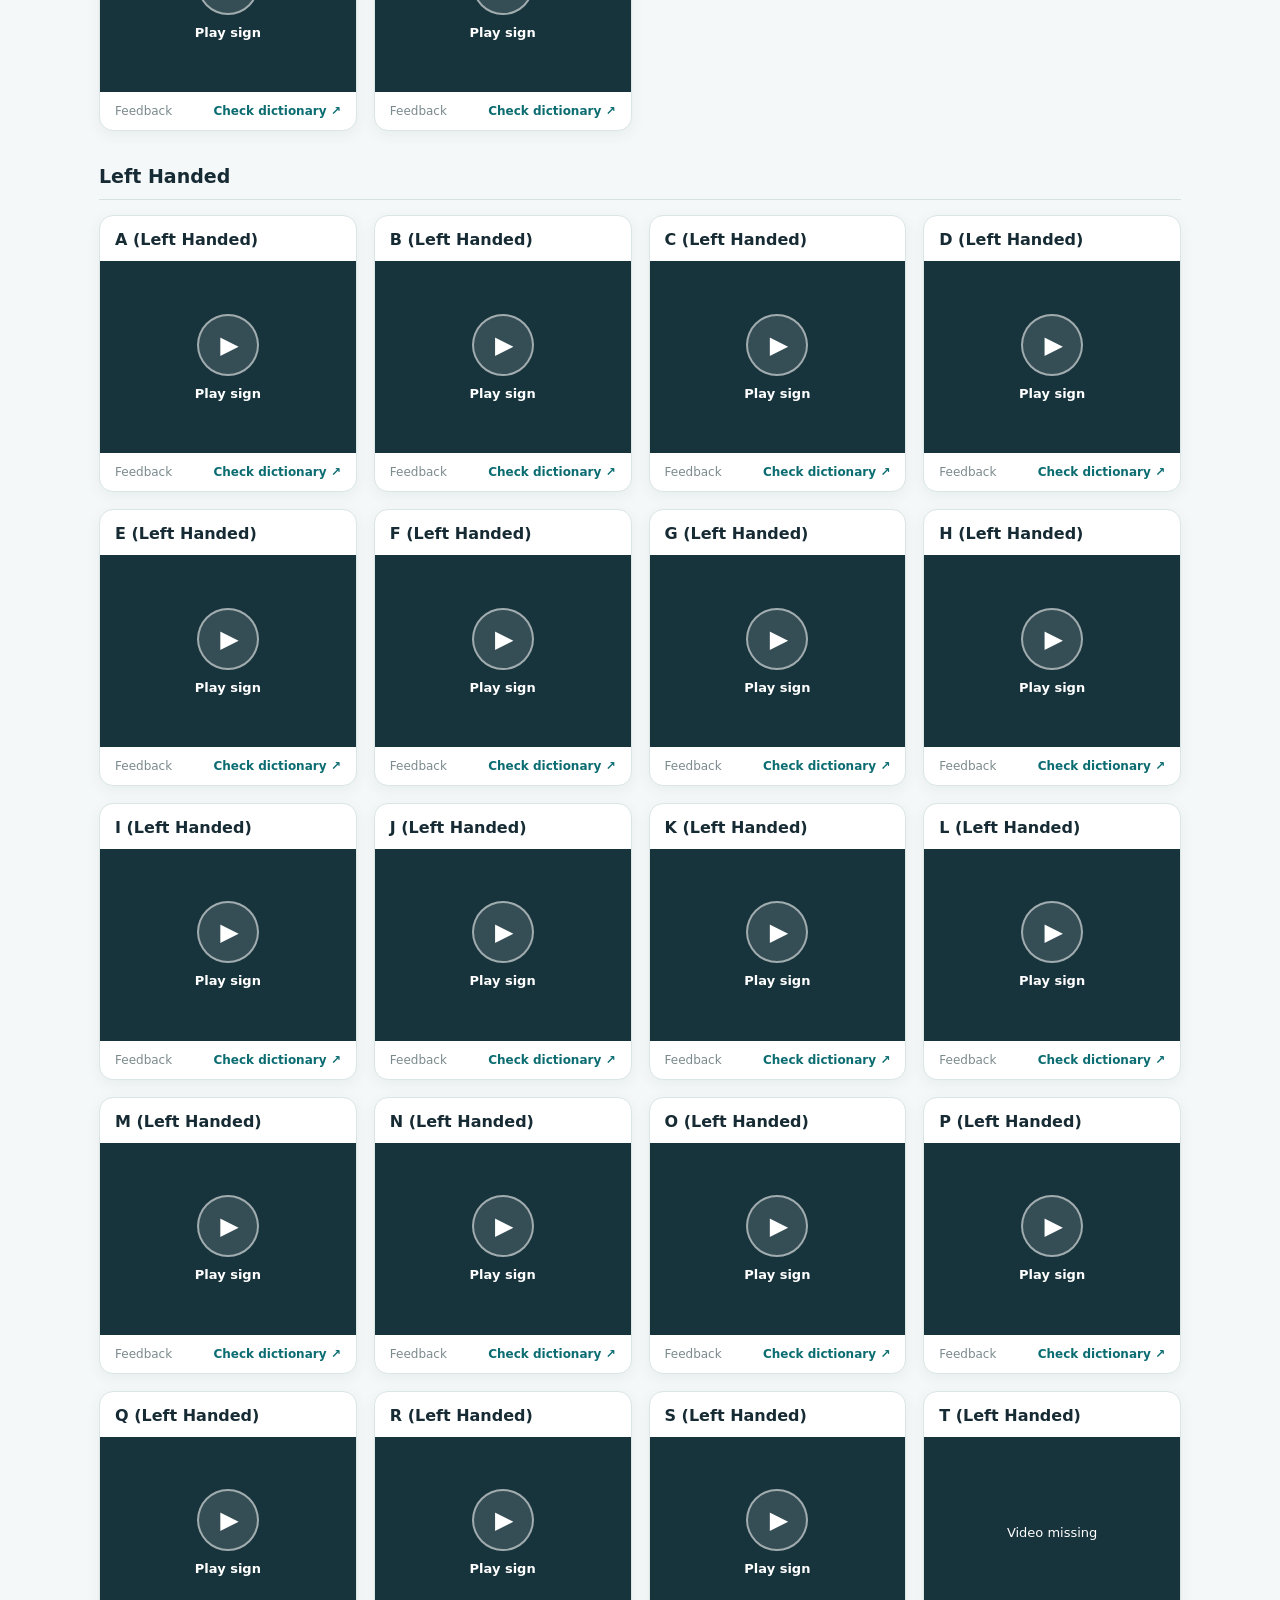
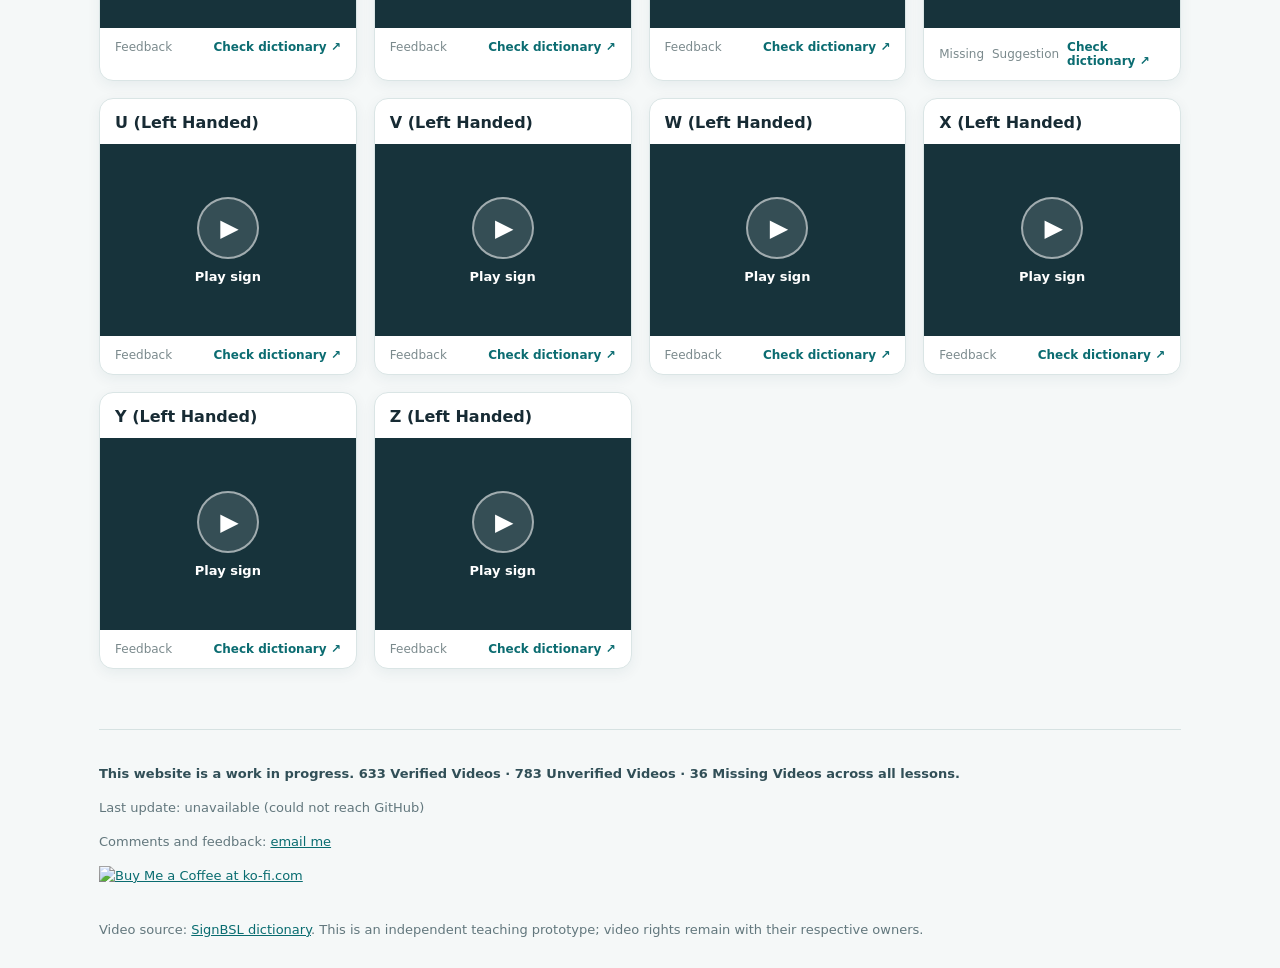
==== commit 5470b0a1: "Add Level 4 geography topics and split Turkey meanings" ====
--- a/index.html
+++ b/index.html
@@ -1,12 +1,11 @@
 <!doctype html>
 <html lang="en"><head><meta charset="utf-8"><meta name="viewport" content="width=device-width,initial-scale=1"><meta name="robots" content="noindex,nofollow"><title>BSL Study Support</title><link rel="stylesheet" href="style.css?v=practice-question-style-1"></head><body>
-<header><div class="wrap"><div class="eyebrow">BSL · LEVELS 1, 2 &amp; 3</div><h1>BSL STUDY SUPPORT</h1><p id="level-summary">Level 1 · 15 lessons</p><div class="level-picker"><label for="level-nav">Choose level</label><select id="level-nav"><option value="1">Level 1</option><option value="2">Level 2</option><option value="3">Level 3</option></select></div></div></header>
+<header><div class="wrap"><div class="eyebrow">BSL · LEVELS 1–4</div><h1>BSL STUDY SUPPORT</h1><p id="level-summary">Level 1 · 15 lessons</p><div class="level-picker"><label for="level-nav">Choose level</label><select id="level-nav"><option value="1">Level 1</option><option value="2">Level 2</option><option value="3">Level 3</option><option value="4">Level 4</option></select></div></div></header>
 <main class="wrap"><div class="lesson-picker"><label for="lesson-nav">Choose lesson</label><select id="lesson-nav"></select></div><section id="intro" class="intro"><div><h2 id="lesson-title">Lesson 0: Alphabet</h2><p id="lesson-description"></p></div><label class="search">Find a sign<input id="search" type="search" placeholder="e.g. thank you" autocomplete="off"></label></section>
-<div class="mode-bar" role="group" aria-label="Study mode"><span class="mode-label">Study mode</span><div class="mode-switch"><button type="button" id="study-dictionary" class="mode-button active" aria-pressed="true">Dictionary</button><button type="button" id="study-practice" class="mode-button" aria-pressed="false">Practice</button><button type="button" id="study-master-quiz" class="mode-button" aria-pressed="false">Master Quiz</button><button type="button" id="study-deaf-culture" class="mode-button" aria-pressed="false">Deaf Culture</button></div><label class="check-control"><input type="checkbox" id="hide-details" checked>Hide details</label></div>
+<div class="mode-bar" role="group" aria-label="Study mode"><span class="mode-label">Study mode</span><div class="mode-switch"><button type="button" id="study-dictionary" class="mode-button active" aria-pressed="true">Dictionary</button><button type="button" id="study-practice" class="mode-button" aria-pressed="false">Practice</button><button type="button" id="study-master-quiz" class="mode-button" aria-pressed="false">Master Quiz</button></div><label class="check-control"><input type="checkbox" id="hide-details" checked>Hide details</label></div>
 <div id="dictionary-controls"><div class="mode-bar" role="group" aria-label="Video playback mode"><span class="mode-label">Video mode</span><div class="mode-switch"><button type="button" id="mode-flashcard" class="mode-button active" aria-pressed="true">Flashcard · click to play</button><button type="button" id="mode-autoplay" class="mode-button" aria-pressed="false">Autoplay · loop all</button></div></div><p id="mode-help" class="mode-help">Videos load only when you press Play.</p></div>
 <div id="practice-controls" hidden><div class="practice-settings"><label class="check-control"><input type="checkbox" id="random-order" checked>Random order</label><label class="check-control"><input type="checkbox" id="hide-english" checked>Hide English</label></div><fieldset class="practice-question-style"><legend>Question style</legend><label><input type="radio" name="practice-question-style" value="self-rate" checked>Reveal the answer, then rate yourself</label><label><input type="radio" name="practice-question-style" value="choice">Show a sign and choose its word from three options</label></fieldset><p id="practice-mode-help" class="mode-help">Watch the sign, reveal the answer, then choose Not Yet, Almost or Got it to move to the next card. Videos play automatically, muted and looping. See your rating breakdown at the end.</p><p id="practice-progress" class="mode-help" role="status"></p></div>
 <section id="master-quiz-controls" class="master-quiz-controls" hidden><div class="master-quiz-intro"><h2>Master Quiz</h2><p>Choose lessons or topics across any levels, select a question style and set the quiz length.</p></div><h3>Lessons and topics</h3><div id="master-quiz-topics" class="master-quiz-topics"></div><div class="master-quiz-options"><label>Number of questions<input id="master-quiz-count" type="number" min="1" max="999" value="10"></label><fieldset><legend>Question style</legend><label><input type="radio" name="master-quiz-style" value="choice" checked>Show a sign and choose its word from three options</label><label><input type="radio" name="master-quiz-style" value="self-rate">Reveal the answer, then rate yourself</label></fieldset></div><button id="master-quiz-start" class="master-quiz-start" type="button">Start quiz</button><p id="master-quiz-message" role="status" aria-live="polite"></p></section>
-<section id="culture-controls" class="culture-controls" hidden><div class="culture-intro"><h2 id="culture-title">Deaf Culture</h2><p id="culture-welcome"></p></div><div id="culture-facts" class="culture-facts"></div><section class="culture-imagine"><h3>Imagine</h3><p id="culture-imagine-text"></p></section><button id="culture-print" class="culture-print" type="button">Print this lesson</button><p id="culture-print-status" class="culture-print-status" role="status"></p></section>
 <nav id="category-nav" class="category-nav" aria-label="Vocabulary categories"></nav><p id="stats" class="stats" aria-live="polite"></p><section id="other-matches" class="other-matches" aria-label="Matches in other lessons and topics" aria-live="polite" hidden></section><div id="content"></div>
 <p id="practice-position" class="practice-position" role="status" hidden></p>
 <section id="practice-score" class="practice-score" aria-live="polite" hidden></section>
